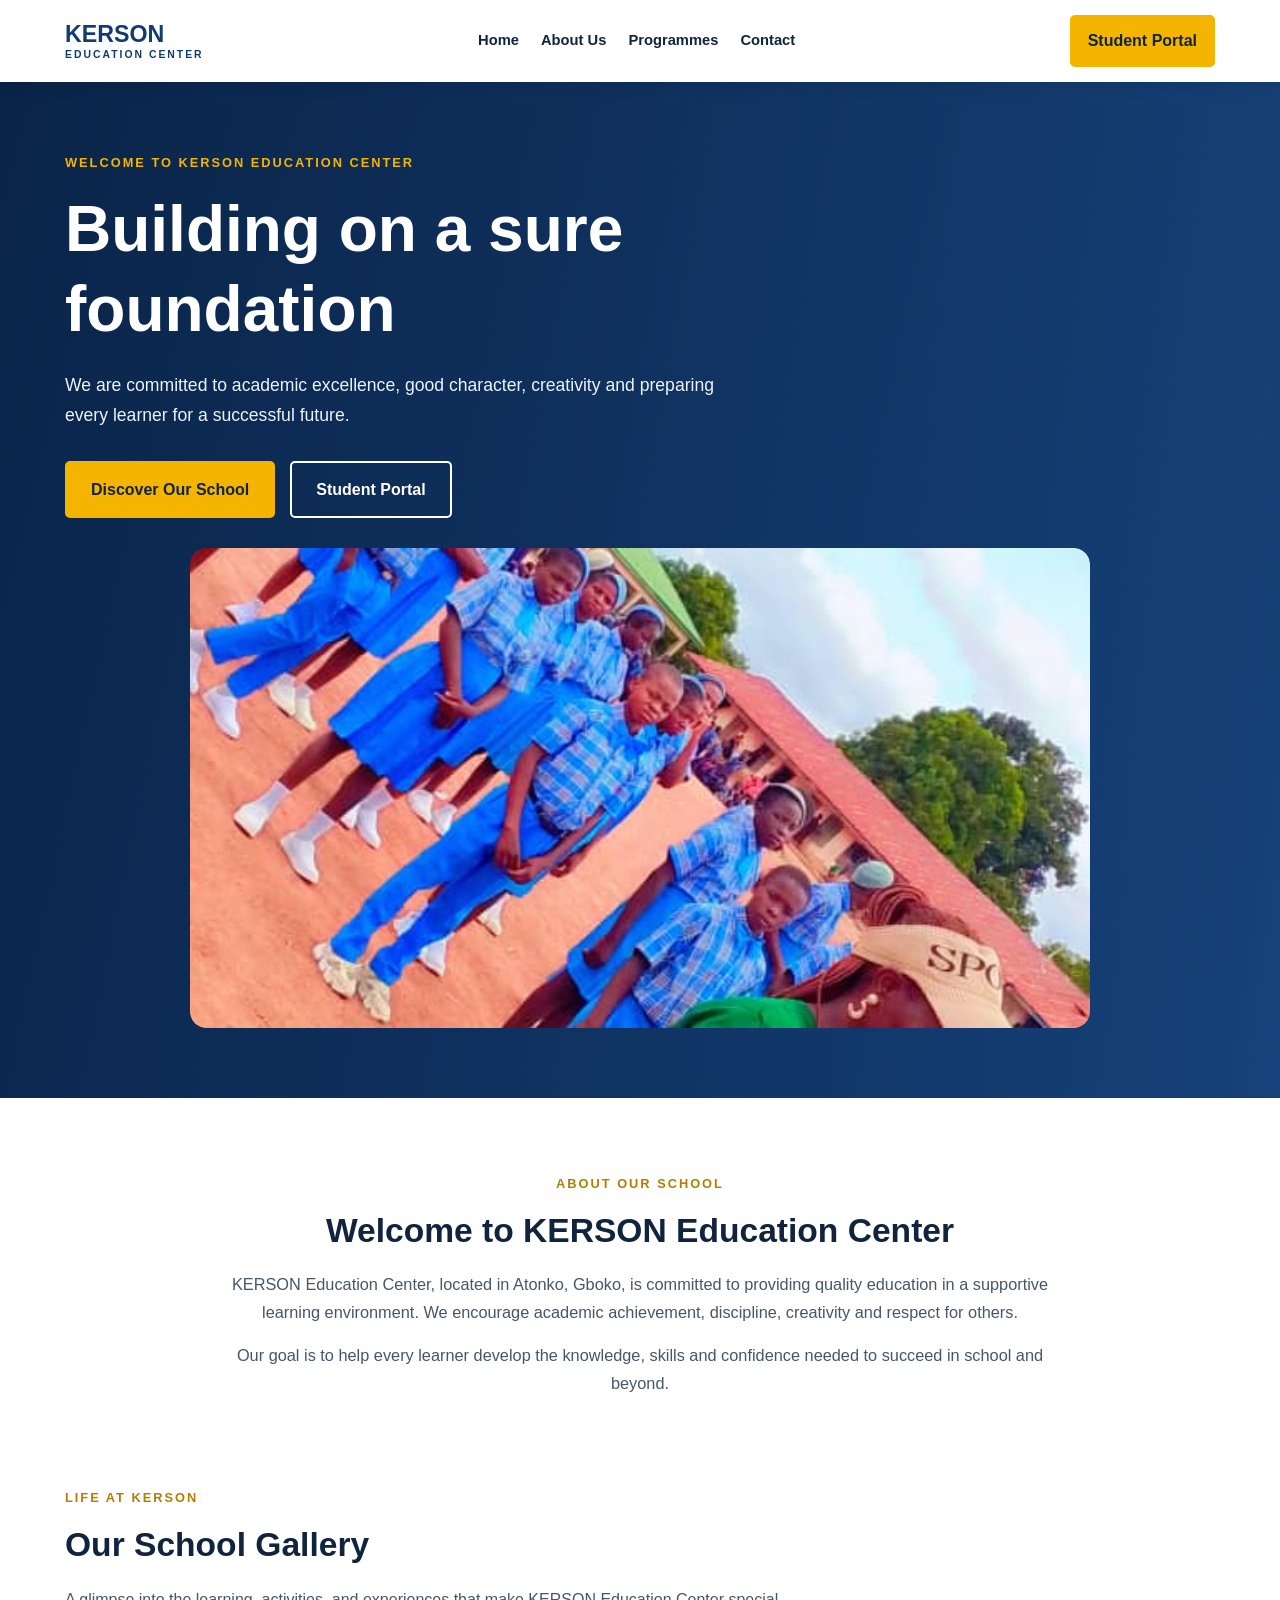
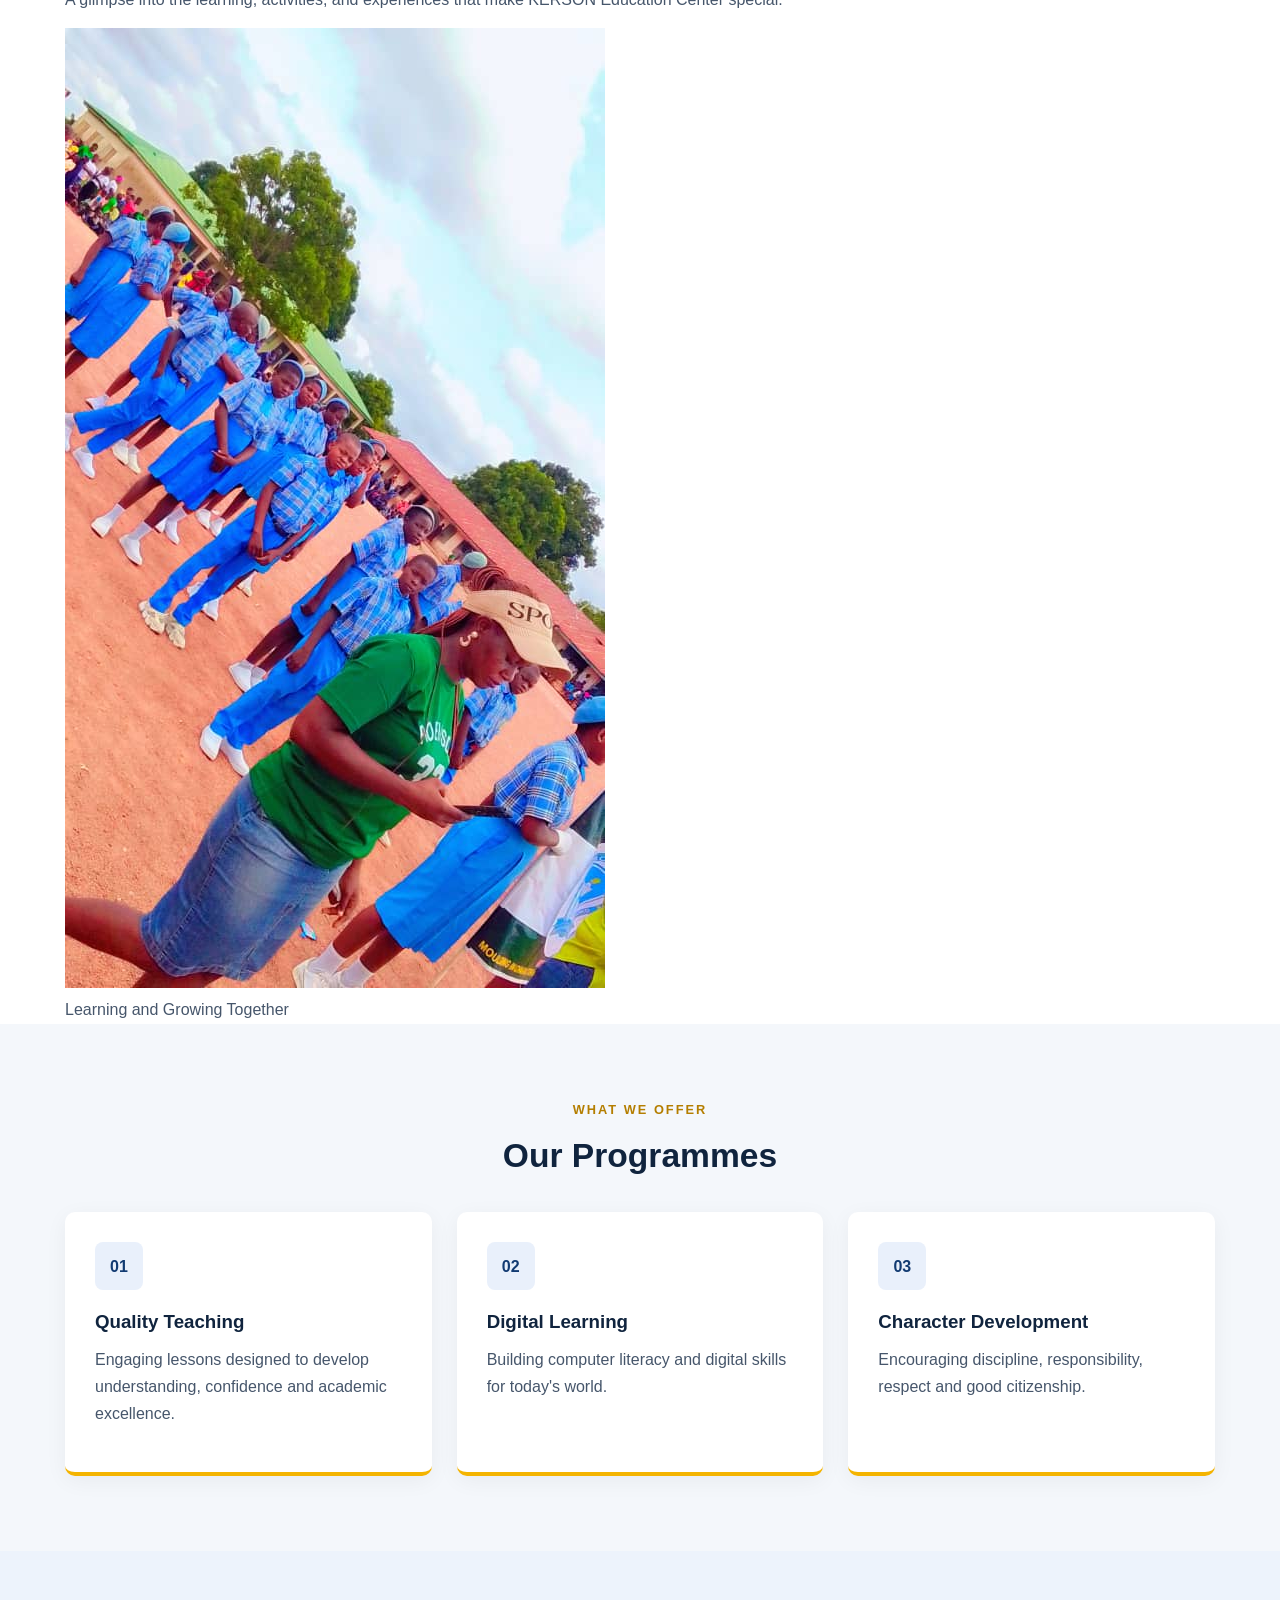
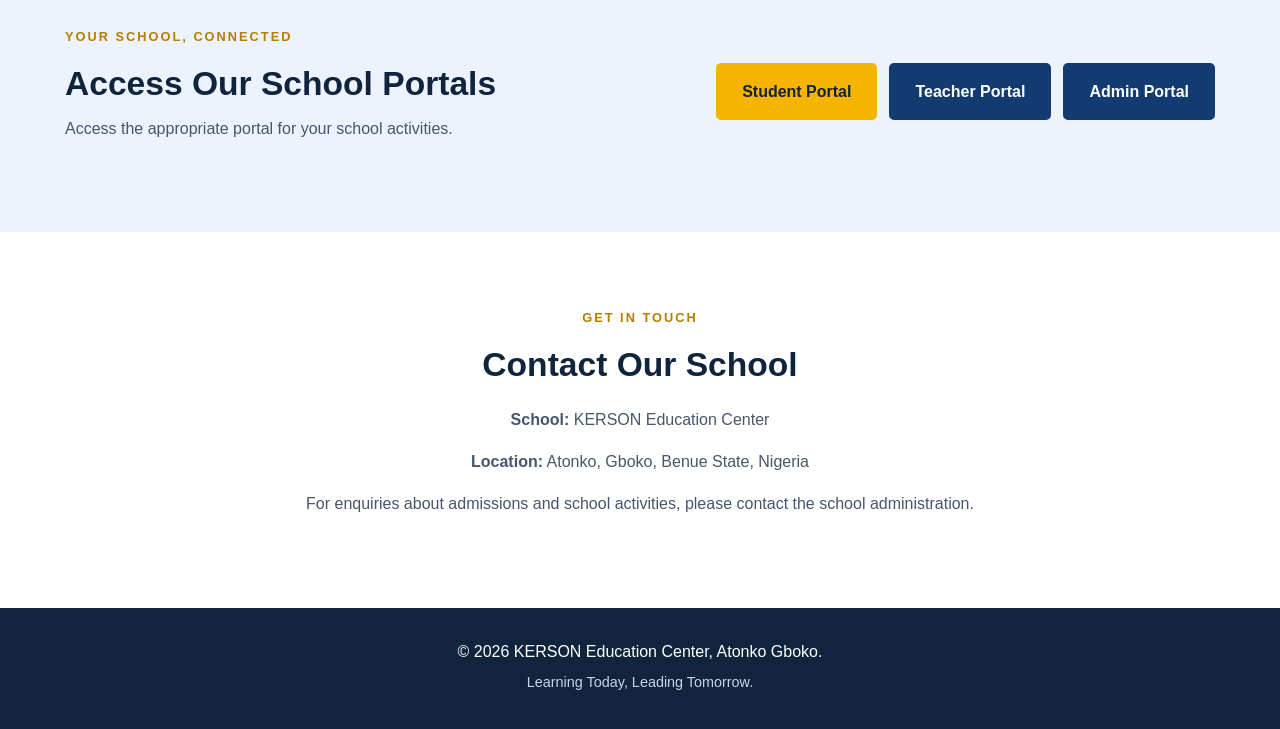
==== index.html @ be002bf7 "Add school gallery section to index.html Added a new section for the school gallery with images and " ====
<!DOCTYPE html>
<html lang="en">
<head>
    <meta charset="UTF-8">
    <meta name="viewport" content="width=device-width, initial-scale=1.0">
    <meta name="description" content="Welcome to KERSON Education Center, Atonko Gboko.">
    <title>KERSON Education Center | Atonko Gboko</title>
    <link rel="stylesheet" href="Css/style.css">
</head>
<body>

    <header class="header">
        <div class="container navbar">
            <a href="index.html" class="logo">KERSON <span>EDUCATION CENTER</span></a>

            <nav>
                <a href="index.html">Home</a>
                <a href="#about">About Us</a>
                <a href="#programmes">Programmes</a>
                <a href="#contact">Contact</a>
            </nav>

            <a href="student-login.html" class="btn btn-small">Student Portal</a>
        </div>
    </header>

    <main>
    <section class="hero">
    <div class="container hero-content">
        <p class="eyebrow">WELCOME TO KERSON EDUCATION CENTER</p>

        <h1>Building on a sure foundation</h1>

        <p class="hero-text">
            We are committed to academic excellence, good character,
            creativity and preparing every learner for a successful future.
        </p>

        <div class="hero-buttons">
            <a href="#about" class="btn">Discover Our School</a>
            <a href="student-login.html" class="btn btn-outline">Student Portal</a>
        </div>

        <div class="hero-image">
            <img
                src="IMG-20260627-WA0011.jpg"
                alt="Pupils participating in a school activity at KERSON Education Center"
                loading="eager"
            >
        </div>
    </div>
</section>

        <section class="welcome section" id="about">
            <div class="container">
                <p class="eyebrow">ABOUT OUR SCHOOL</p>
                <h2>Welcome to KERSON Education Center</h2>

                <p>
                    KERSON Education Center, located in Atonko, Gboko,
                    is committed to providing quality education in a supportive
                    learning environment. We encourage academic achievement,
                    discipline, creativity and respect for others.
                </p>

                <p>
                    Our goal is to help every learner develop the knowledge,
                    skills and confidence needed to succeed in school and beyond.
                </p>
            </div>
        </section>
  <section class="school-gallery" id="gallery">
    <div class="container">
        <p class="eyebrow">LIFE AT KERSON</p>

        <h2>Our School Gallery</h2>

        <p class="gallery-intro">
            A glimpse into the learning, activities, and experiences
            that make KERSON Education Center special.
        </p>

        <div class="gallery-grid">
            <figure class="gallery-item">
                <img
                    src="IMG-20260627-WA0011.jpg"
                    alt="Pupils participating in a school activity"
                    loading="lazy"
                >
                <figcaption>Learning and Growing Together</figcaption>
            </figure>
        </div>
    </div>
      </section>      
        <section class="programmes section" id="programmes">
            <div class="container">
                <p class="eyebrow">WHAT WE OFFER</p>
                <h2>Our Programmes</h2>

                <div class="cards">
                    <article class="card">
                        <div class="card-icon">01</div>
                        <h3>Quality Teaching</h3>
                        <p>
                            Engaging lessons designed to develop understanding,
                            confidence and academic excellence.
                        </p>
                    </article>

                    <article class="card">
                        <div class="card-icon">02</div>
                        <h3>Digital Learning</h3>
                        <p>
                            Building computer literacy and digital skills
                            for today's world.
                        </p>
                    </article>

                    <article class="card">
                        <div class="card-icon">03</div>
                        <h3>Character Development</h3>
                        <p>
                            Encouraging discipline, responsibility, respect
                            and good citizenship.
                        </p>
                    </article>
                </div>
            </div>
        </section>

        <section class="portals section">
            <div class="container portal-content">
                <div>
                    <p class="eyebrow">YOUR SCHOOL, CONNECTED</p>
                    <h2>Access Our School Portals</h2>
                    <p>
                        Access the appropriate portal for your school activities.
                    </p>
                </div>

                <div class="portal-buttons">
                    <a href="student-login.html" class="btn">Student Portal</a>
                    <a href="teacher-login.html" class="btn btn-dark">Teacher Portal</a>
                    <a href="admin-login.html" class="btn btn-dark">Admin Portal</a>
                </div>
            </div>
        </section>

        <section class="contact section" id="contact">
            <div class="container">
                <p class="eyebrow">GET IN TOUCH</p>
                <h2>Contact Our School</h2>
                <p><strong>School:</strong> KERSON Education Center</p>
                <p><strong>Location:</strong> Atonko, Gboko, Benue State, Nigeria</p>
                <p>
                    For enquiries about admissions and school activities,
                    please contact the school administration.
                </p>
            </div>
        </section>
    </main>

    <footer class="footer">
        <div class="container">
            <p>&copy; <span id="year"></span> KERSON Education Center, Atonko Gboko.</p>
            <p>Learning Today, Leading Tomorrow.</p>
        </div>
    </footer>

    <script>
        document.getElementById("year").textContent = new Date().getFullYear();
    </script>

</body>
          </html>
---- Css/style.css ----
/* GENERAL SETTINGS */
* {
    margin: 0;
    padding: 0;
    box-sizing: border-box;
}

:root {
    --primary: #123b72;
    --secondary: #f4b400;
    --dark: #10243e;
    --light: #f4f7fb;
    --white: #ffffff;
    --text: #46566b;
}

html {
    scroll-behavior: smooth;
}

body {
    font-family: Arial, Helvetica, sans-serif;
    color: var(--text);
    line-height: 1.7;
    background: var(--white);
}

a {
    text-decoration: none;
}

.container {
    width: 90%;
    max-width: 1150px;
    margin: 0 auto;
}

.section {
    padding: 75px 0;
}

h1, h2, h3 {
    color: var(--dark);
    line-height: 1.25;
}

h2 {
    font-size: 2.1rem;
    margin-bottom: 20px;
}

p {
    margin-bottom: 15px;
}

/* HEADER AND NAVIGATION */
.header {
    background: var(--white);
    box-shadow: 0 3px 15px rgba(0, 0, 0, 0.08);
    position: sticky;
    top: 0;
    z-index: 100;
}

.navbar {
    min-height: 82px;
    display: flex;
    justify-content: space-between;
    align-items: center;
    gap: 20px;
}

.logo {
    color: var(--primary);
    font-size: 1.45rem;
    font-weight: 800;
    line-height: 1.2;
}

.logo span {
    display: block;
    font-size: 0.65rem;
    letter-spacing: 2px;
}

nav {
    display: flex;
    align-items: center;
    gap: 22px;
}

nav a {
    color: var(--dark);
    font-weight: 600;
    font-size: 0.92rem;
}

nav a:hover {
    color: var(--primary);
}

/* BUTTONS */
.btn {
    display: inline-block;
    background: var(--secondary);
    color: var(--dark);
    padding: 13px 24px;
    border-radius: 5px;
    font-weight: 700;
    border: 2px solid var(--secondary);
    transition: 0.3s;
}

.btn:hover {
    background: #e5a800;
    border-color: #e5a800;
    transform: translateY(-2px);
}

.btn-small {
    padding: 10px 16px;
    white-space: nowrap;
}

.btn-outline {
    background: transparent;
    border-color: var(--white);
    color: var(--white);
}

.btn-outline:hover {
    background: var(--white);
    color: var(--primary);
}

.btn-dark {
    background: var(--primary);
    border-color: var(--primary);
    color: var(--white);
}

.btn-dark:hover {
    background: #0c2c57;
    border-color: #0c2c57;
}

/* HOMEPAGE HERO */
.hero {
    min-height: 540px;
    display: flex;
    align-items: center;
    color: var(--white);
    background:
        linear-gradient(110deg, rgba(9, 34, 69, 0.96), rgba(18, 59, 114, 0.82)),
        linear-gradient(45deg, #123b72, #3678bd);
}

.hero-content {
    padding-top: 70px;
    padding-bottom: 70px;
}

.eyebrow {
    color: #b47e00;
    font-size: 0.8rem;
    font-weight: 800;
    letter-spacing: 2px;
    margin-bottom: 15px;
}

.hero .eyebrow {
    color: var(--secondary);
}

.hero h1 {
    color: var(--white);
    font-size: clamp(2.4rem, 5vw, 4.2rem);
    max-width: 750px;
    margin-bottom: 22px;
}

.hero-text {
    color: #edf3fc;
    max-width: 650px;
    font-size: 1.1rem;
    margin-bottom: 30px;
}

.hero-buttons {
    display: flex;
    flex-wrap: wrap;
    gap: 15px;
}

/* ABOUT SECTION */
.welcome {
    text-align: center;
}

.welcome .container {
    max-width: 850px;
}

.welcome p:not(.eyebrow) {
    font-size: 1.02rem;
}

/* PROGRAMMES */
.programmes {
    background: var(--light);
    text-align: center;
}

.cards {
    display: grid;
    grid-template-columns: repeat(3, 1fr);
    gap: 25px;
    margin-top: 35px;
    text-align: left;
}

.card {
    background: var(--white);
    padding: 30px;
    border-radius: 10px;
    box-shadow: 0 5px 22px rgba(0, 0, 0, 0.05);
    border-bottom: 4px solid var(--secondary);
    transition: 0.3s;
}

.card:hover {
    transform: translateY(-5px);
}

.card-icon {
    width: 48px;
    height: 48px;
    display: grid;
    place-items: center;
    background: #e9f0fb;
    color: var(--primary);
    border-radius: 8px;
    font-weight: 800;
    margin-bottom: 20px;
}

.card h3 {
    margin-bottom: 12px;
}

/* PORTALS */
.portals {
    background: #edf3fc;
}

.portal-content {
    display: flex;
    align-items: center;
    justify-content: space-between;
    gap: 35px;
}

.portal-content h2 {
    margin-bottom: 10px;
}

.portal-buttons {
    display: flex;
    flex-wrap: wrap;
    gap: 12px;
}

/* CONTACT */
.contact {
    text-align: center;
}

.contact .container {
    max-width: 750px;
}

/* FOOTER */
.footer {
    background: var(--dark);
    color: var(--white);
    text-align: center;
    padding: 30px 0;
}

.footer p {
    margin-bottom: 5px;
}

.footer p:last-child {
    color: #c7d5e8;
    font-size: 0.9rem;
}

/* TABLETS AND MOBILE PHONES */
@media (max-width: 900px) {
    .navbar {
        padding: 18px 0;
        flex-wrap: wrap;
    }

    nav {
        order: 3;
        width: 100%;
        justify-content: center;
        flex-wrap: wrap;
        gap: 15px;
    }

    .cards {
        grid-template-columns: repeat(2, 1fr);
    }

    .portal-content {
        flex-direction: column;
        align-items: flex-start;
    }
}

@media (max-width: 600px) {
    .container {
        width: 92%;
    }

    .section {
        padding: 55px 0;
    }

    .navbar {
        gap: 12px;
    }

    .logo {
        font-size: 1.2rem;
    }

    .logo span {
        font-size: 0.55rem;
        letter-spacing: 1px;
    }

    nav {
        justify-content: flex-start;
        gap: 12px;
    }

    nav a {
        font-size: 0.85rem;
    }

    .btn-small {
        padding: 8px 10px;
        font-size: 0.8rem;
    }

    .hero {
        min-height: 480px;
    }

    .hero h1 {
        font-size: 2.5rem;
    }

    .hero-text {
        font-size: 1rem;
    }

    .hero-buttons {
        flex-direction: column;
        align-items: flex-start;
    }

    .hero-buttons .btn {
        text-align: center;
    }

    h2 {
        font-size: 1.75rem;
    }

    .cards {
        grid-template-columns: 1fr;
    }

    .portal-buttons {
        flex-direction: column;
        width: 100%;
    }

    .portal-buttons .btn {
        text-align: center;
    }
  }
.hero-image {
    width: 100%;
    max-width: 900px;
    margin: 30px auto 0;
    overflow: hidden;
    border-radius: 16px;
}

.hero-image img {
    display: block;
    width: 100%;
    height: auto;
    max-height: 480px;
    object-fit: cover;
    border-radius: 16px;
}
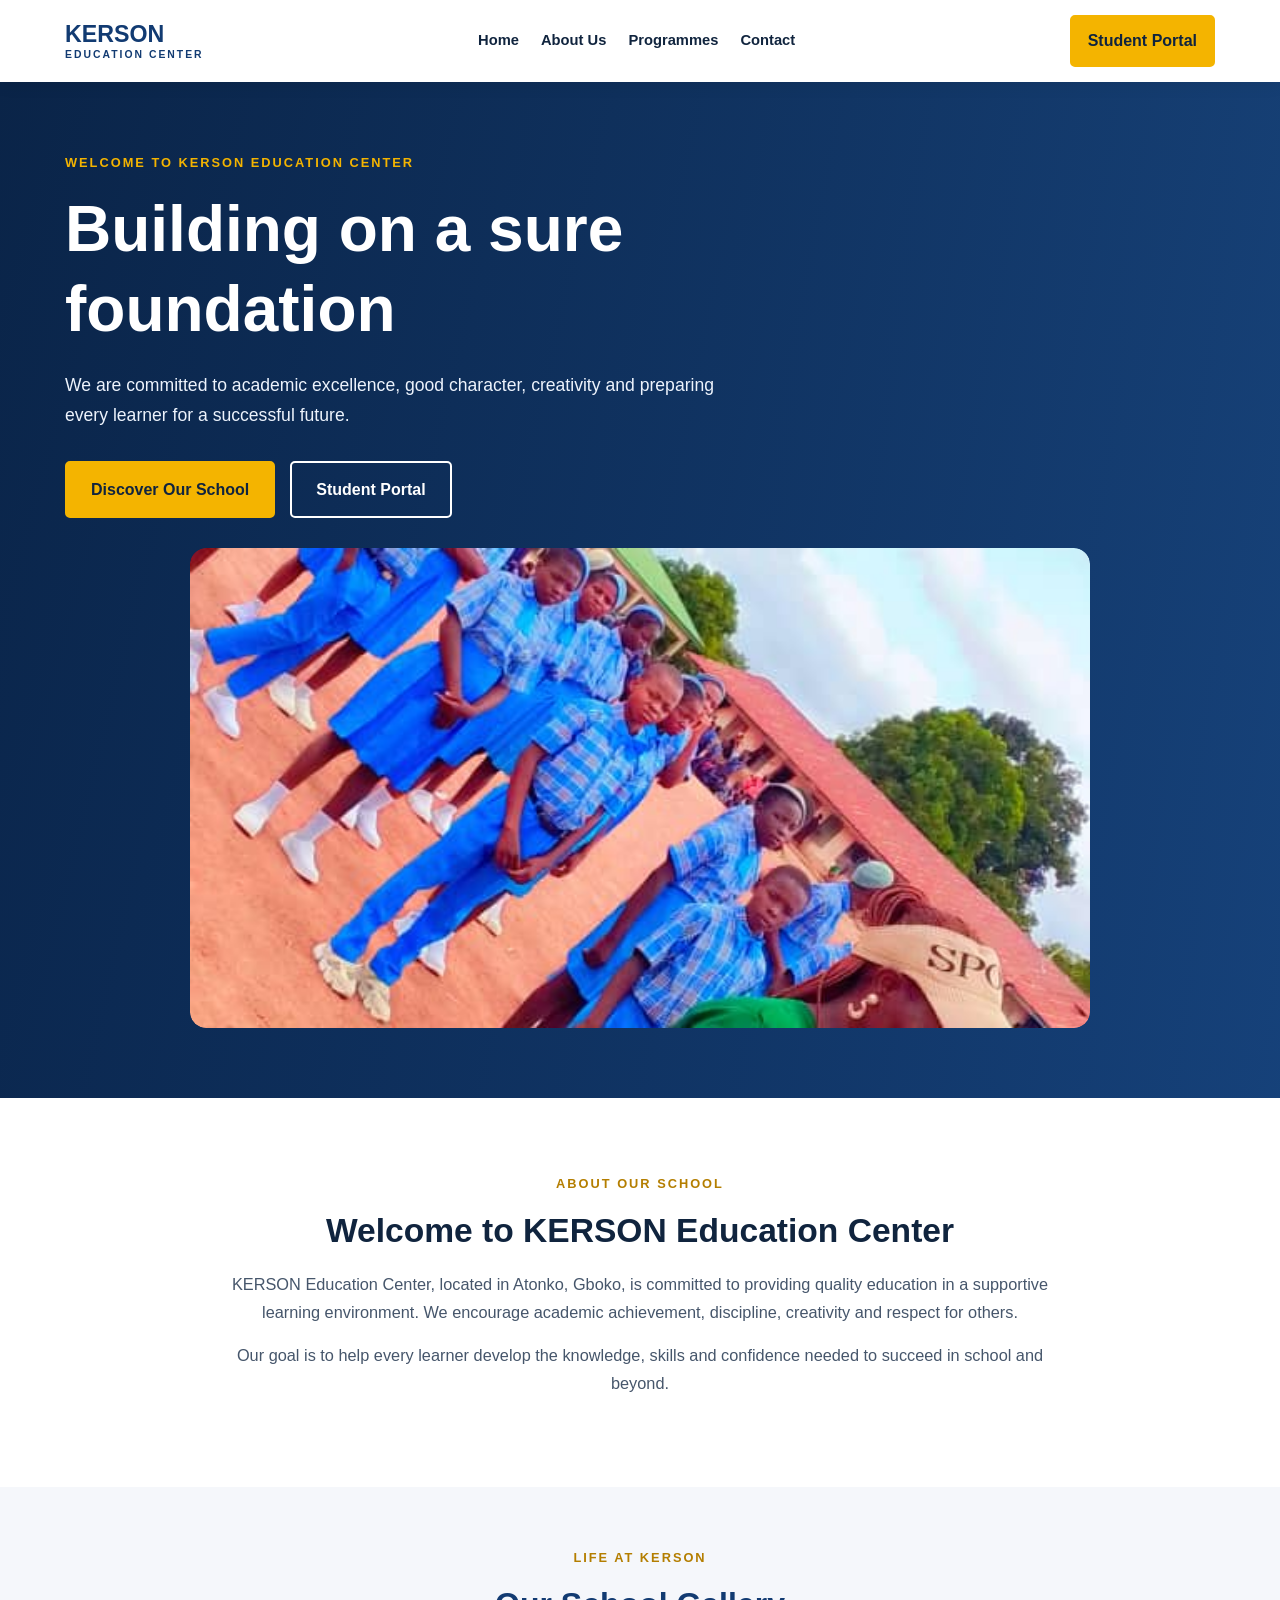
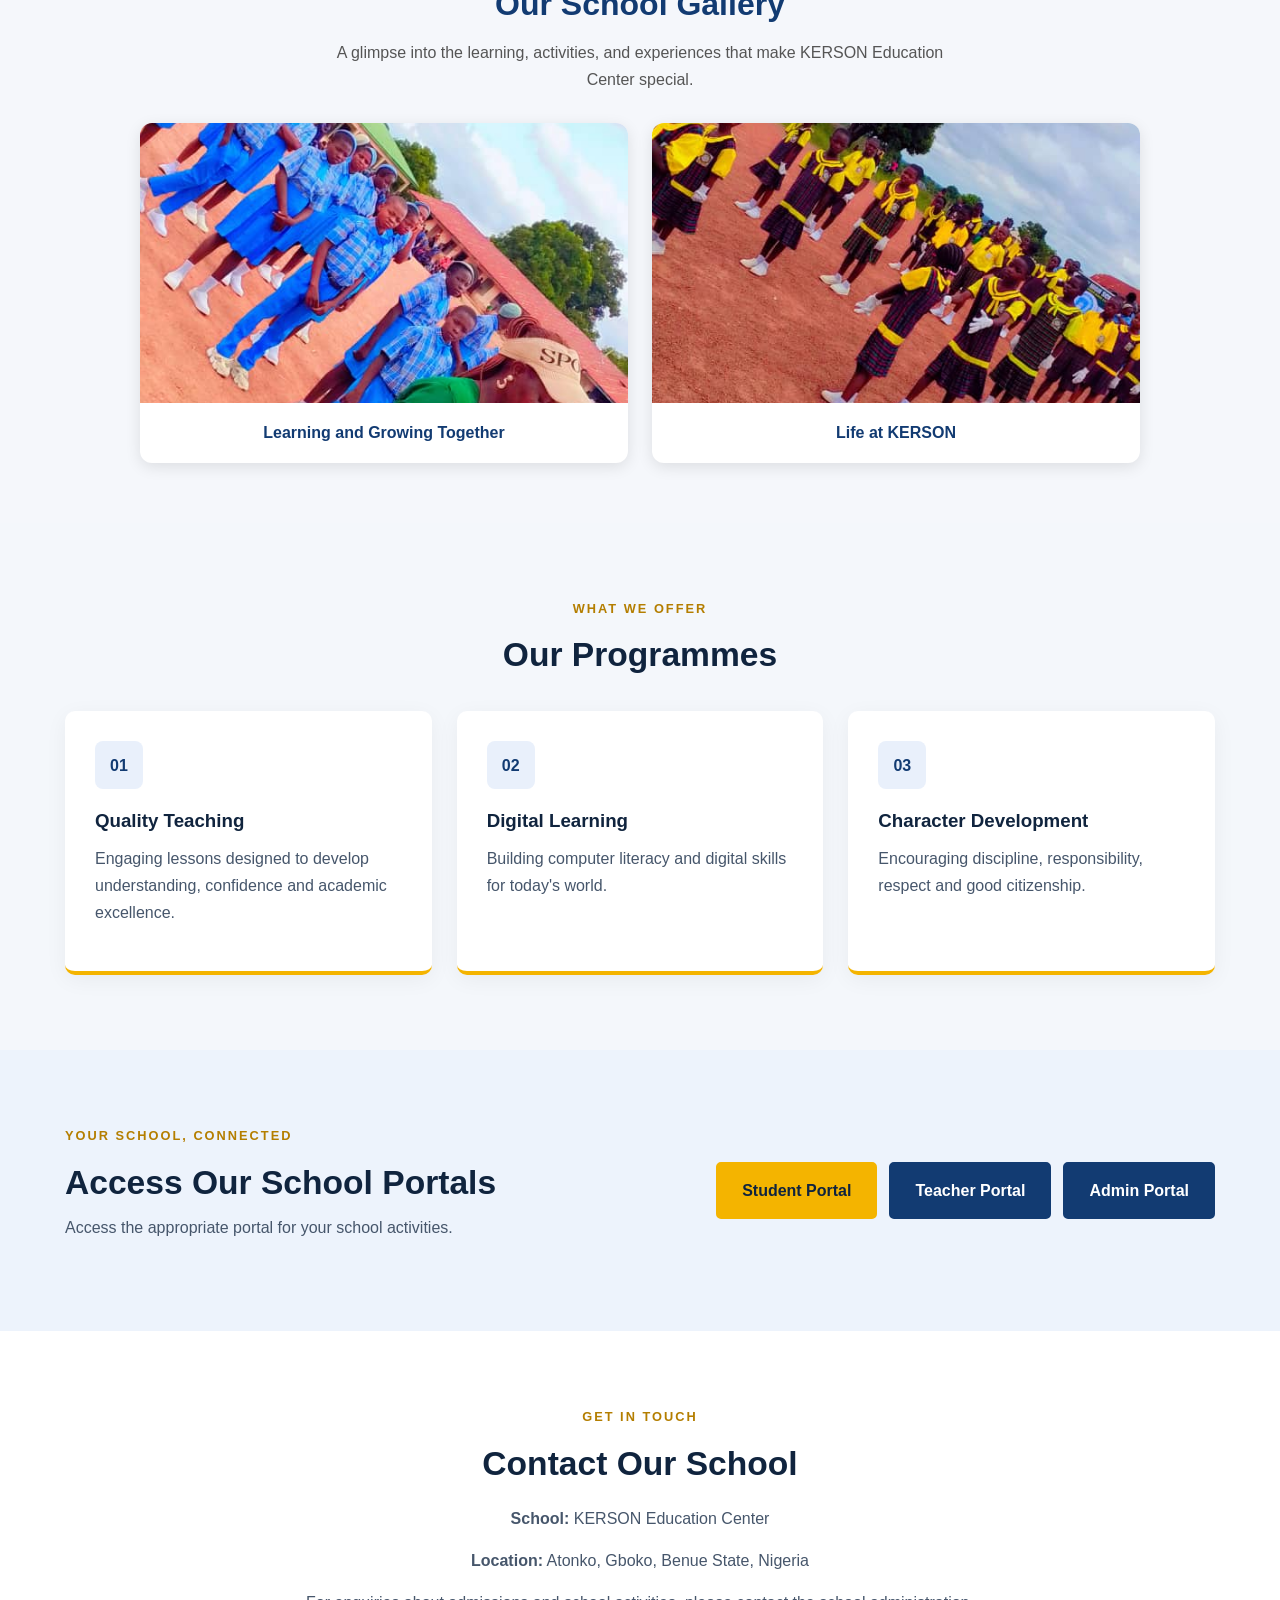
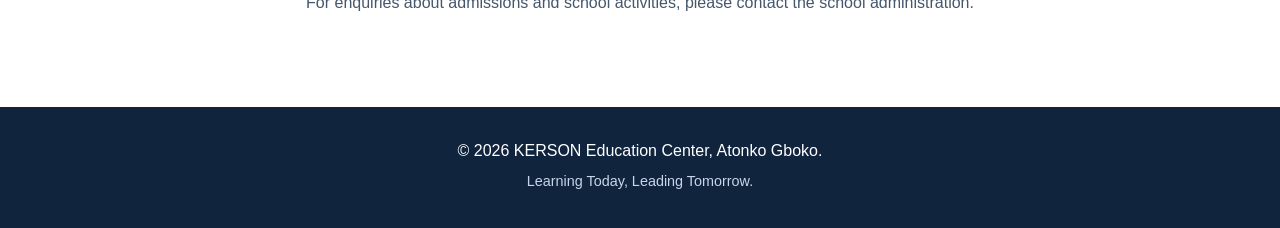
==== commit 1c9aebd9: "Add new images to the gallery section" ====
--- a/index.html
+++ b/index.html
@@ -81,15 +81,24 @@
         </p>
 
         <div class="gallery-grid">
-            <figure class="gallery-item">
-                <img
-                    src="IMG-20260627-WA0011.jpg"
-                    alt="Pupils participating in a school activity"
-                    loading="lazy"
-                >
-                <figcaption>Learning and Growing Together</figcaption>
-            </figure>
-        </div>
+    <figure class="gallery-item">
+        <img
+            src="IMG-20260627-WA0011.jpg"
+            alt="Pupils participating in a school activity"
+            loading="lazy"
+        >
+        <figcaption>Learning and Growing Together</figcaption>
+    </figure>
+
+    <figure class="gallery-item">
+        <img
+            src="IMG-20260627-WA0013.jpg"
+            alt="School activities at KERSON Education Center"
+            loading="lazy"
+        >
+        <figcaption>Life at KERSON</figcaption>
+    </figure>
+</div>
     </div>
       </section>      
         <section class="programmes section" id="programmes">
--- a/Css/style.css
+++ b/Css/style.css
@@ -411,3 +411,65 @@
     object-fit: cover;
     border-radius: 16px;
 }
+.school-gallery {
+    padding: 60px 20px;
+    background: #f5f7fb;
+    text-align: center;
+}
+
+.school-gallery h2 {
+    color: #123b72;
+    font-size: 32px;
+    margin: 10px 0 15px;
+}
+
+.gallery-intro {
+    max-width: 650px;
+    margin: 0 auto 30px;
+    line-height: 1.7;
+    color: #555;
+}
+
+.gallery-grid {
+    display: grid;
+    grid-template-columns: repeat(auto-fit, minmax(250px, 1fr));
+    gap: 24px;
+    max-width: 1000px;
+    margin: 0 auto;
+}
+
+.gallery-item {
+    margin: 0;
+    background: #fff;
+    border-radius: 12px;
+    overflow: hidden;
+    box-shadow: 0 4px 15px rgba(0, 0, 0, 0.1);
+}
+
+.gallery-item img {
+    display: block;
+    width: 100%;
+    height: 280px;
+    object-fit: cover;
+}
+
+.gallery-item figcaption {
+    padding: 16px;
+    color: #123b72;
+    font-weight: bold;
+    font-size: 16px;
+}
+
+@media (max-width: 600px) {
+    .school-gallery {
+        padding: 40px 15px;
+    }
+
+    .school-gallery h2 {
+        font-size: 26px;
+    }
+
+    .gallery-item img {
+        height: 230px;
+    }
+}
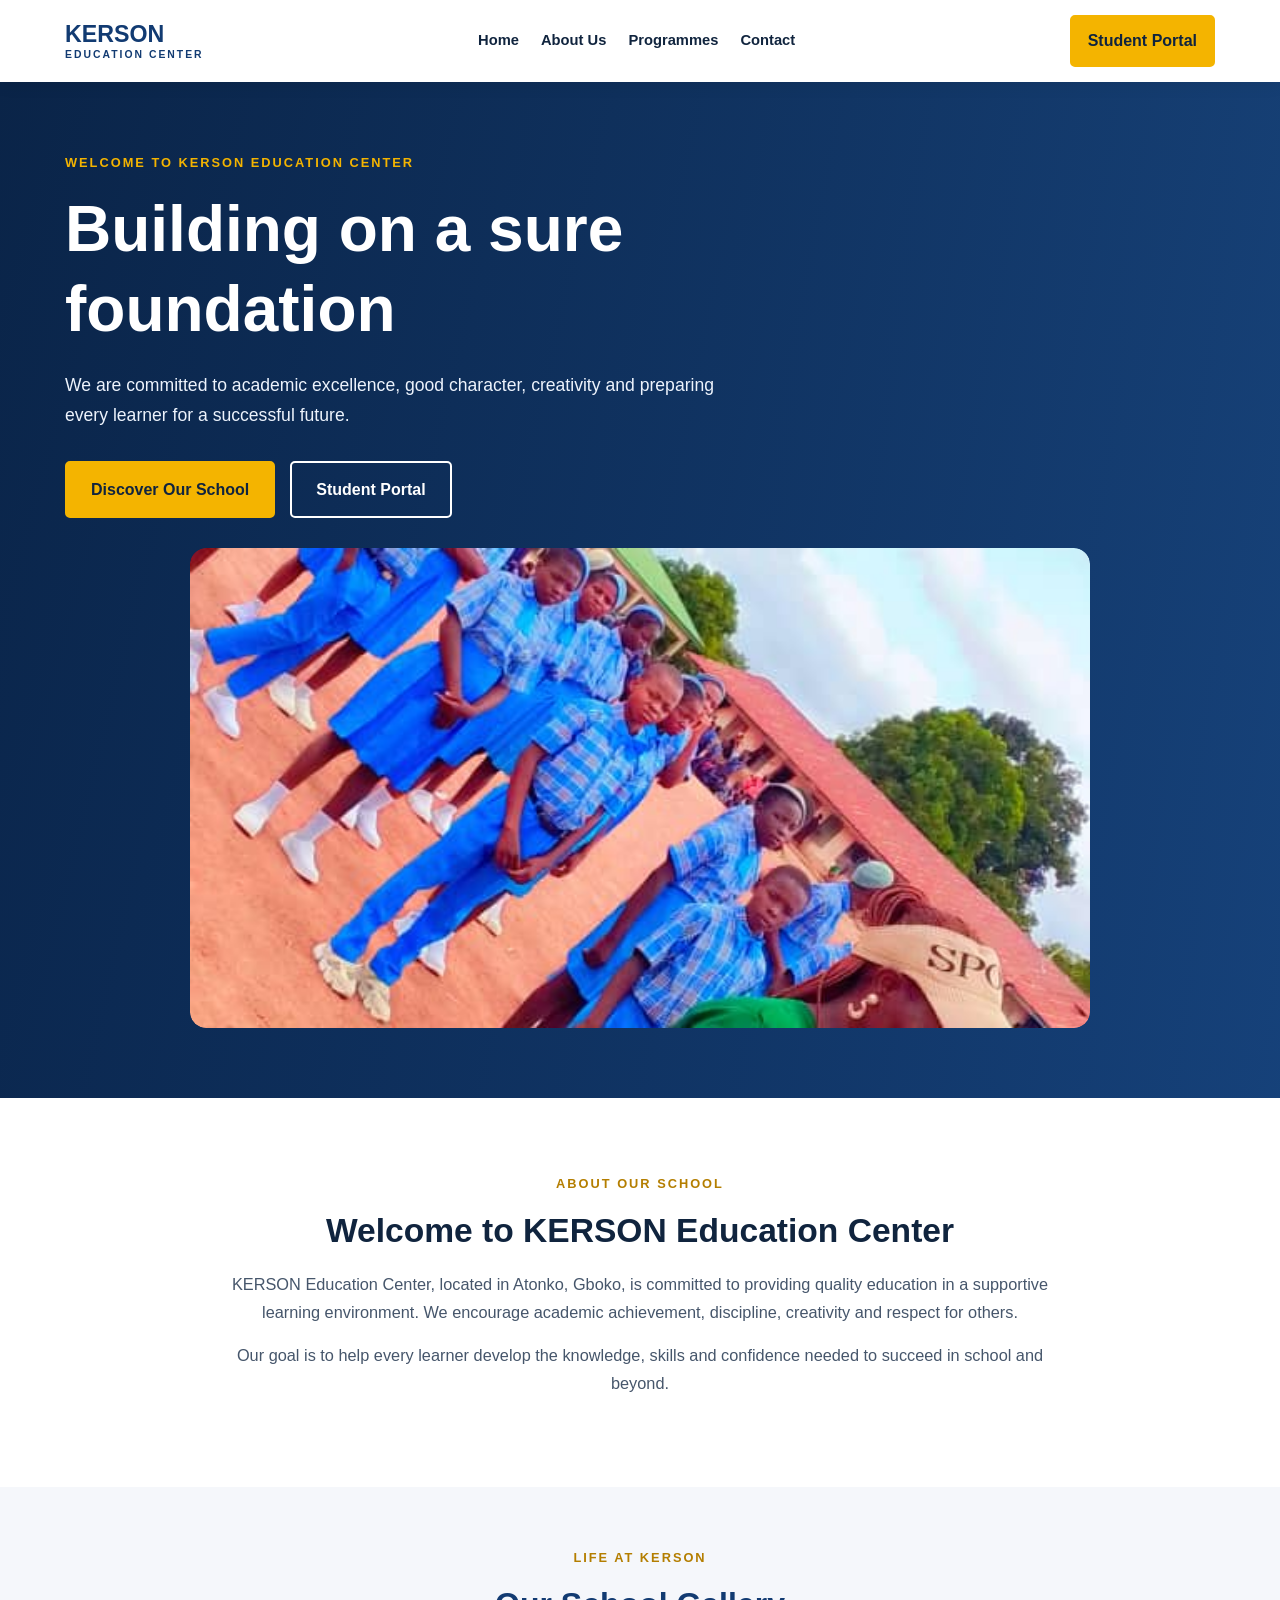
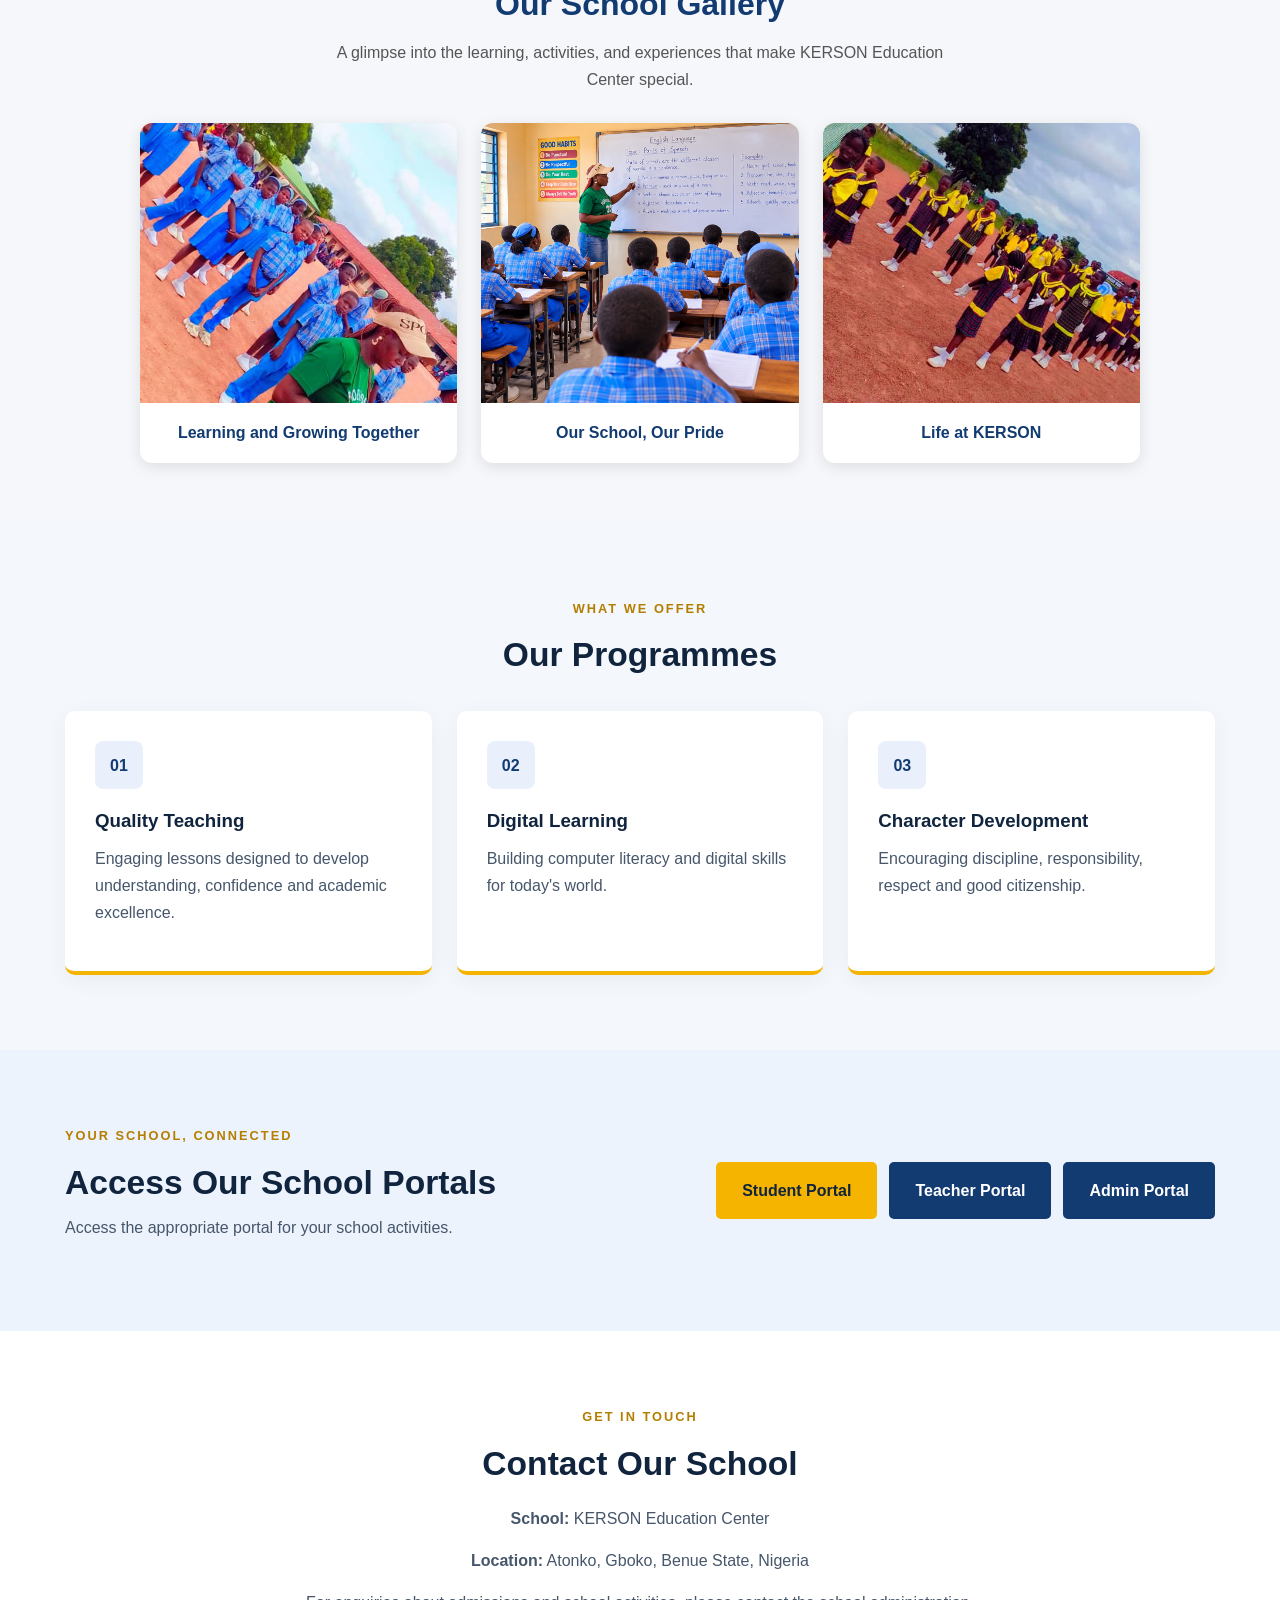
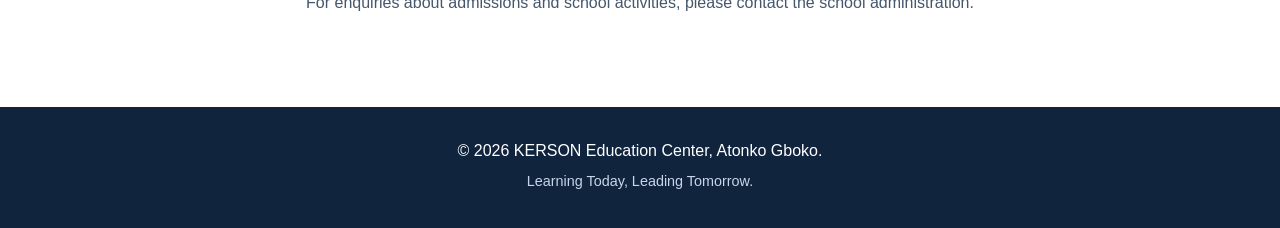
==== commit 755e99f7: "Add new image and caption to gallery section" ====
--- a/index.html
+++ b/index.html
@@ -91,6 +91,15 @@
     </figure>
 
     <figure class="gallery-item">
+    <img
+        src="kerson%20picture.png"
+        alt="KERSON Education Center"
+        loading="lazy"
+    >
+    <figcaption>Our School, Our Pride</figcaption>
+</figure>
+            
+    <figure class="gallery-item">
         <img
             src="IMG-20260627-WA0013.jpg"
             alt="School activities at KERSON Education Center"
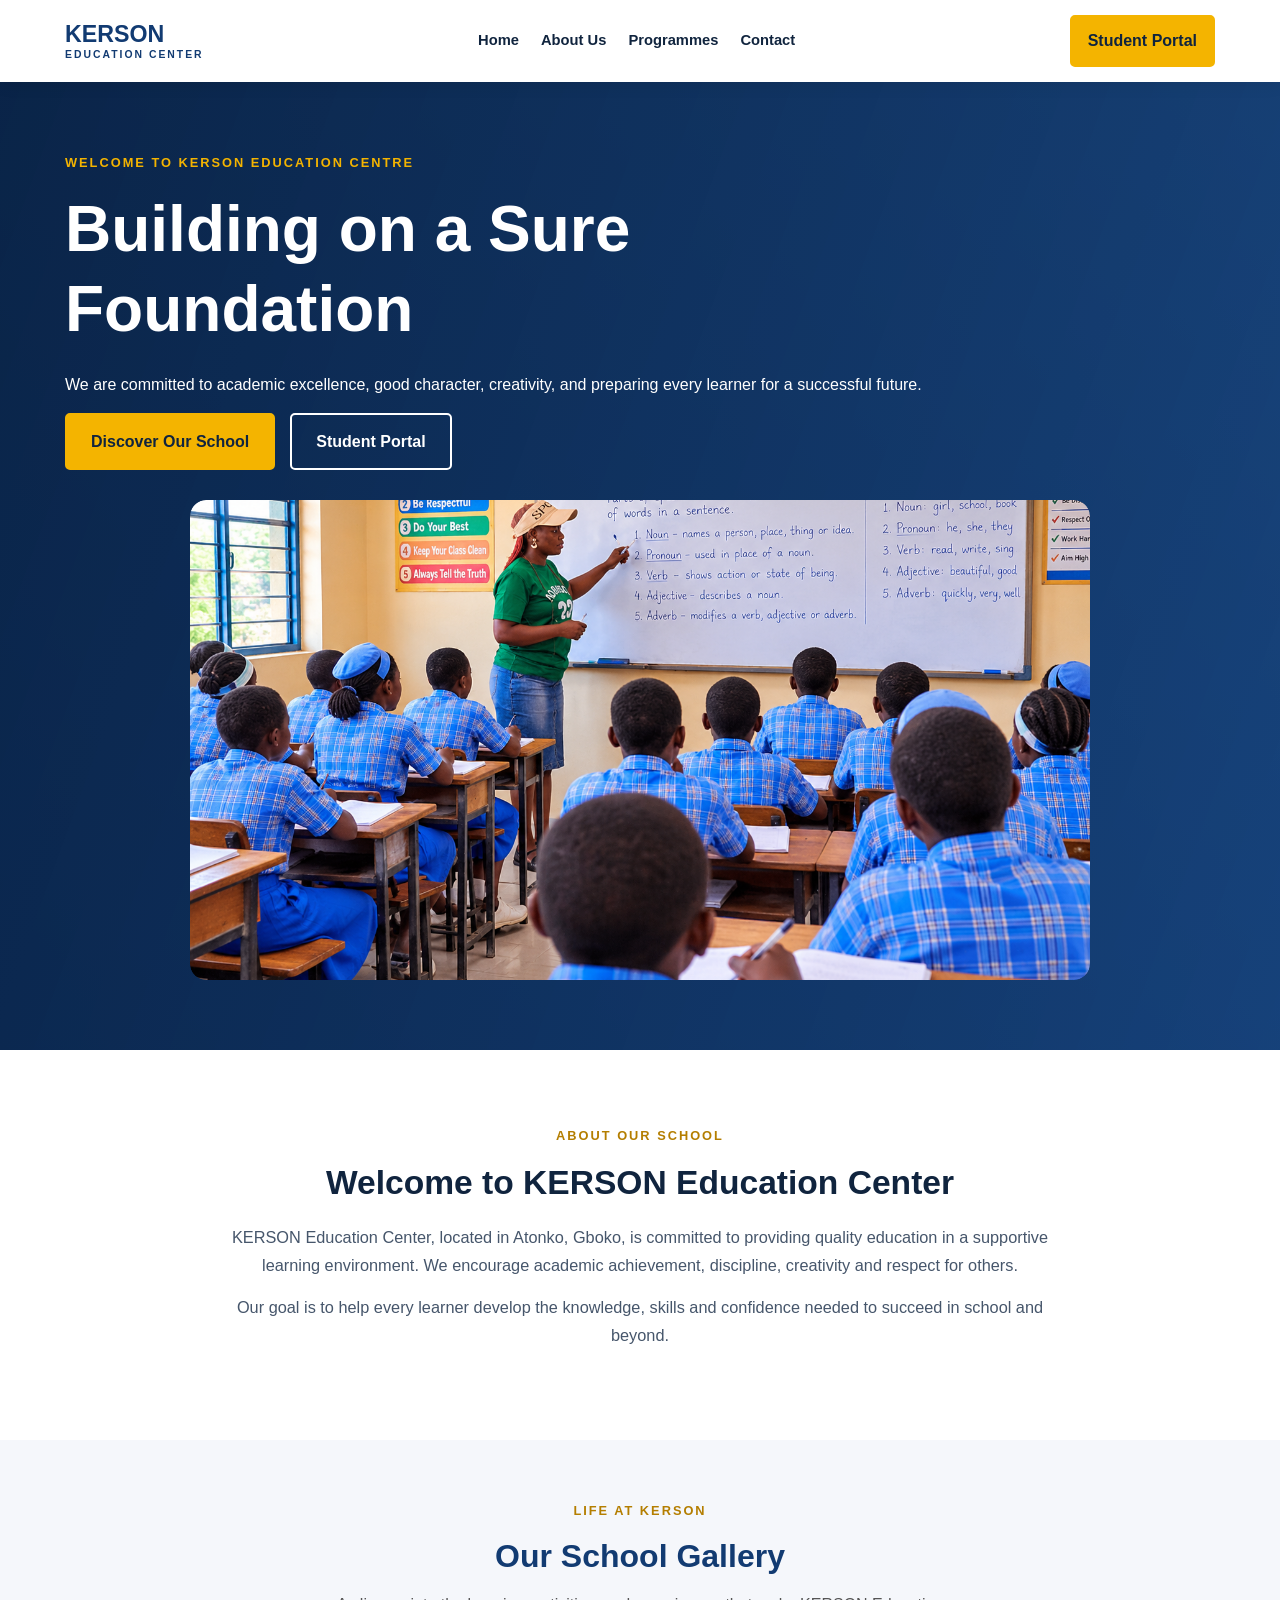
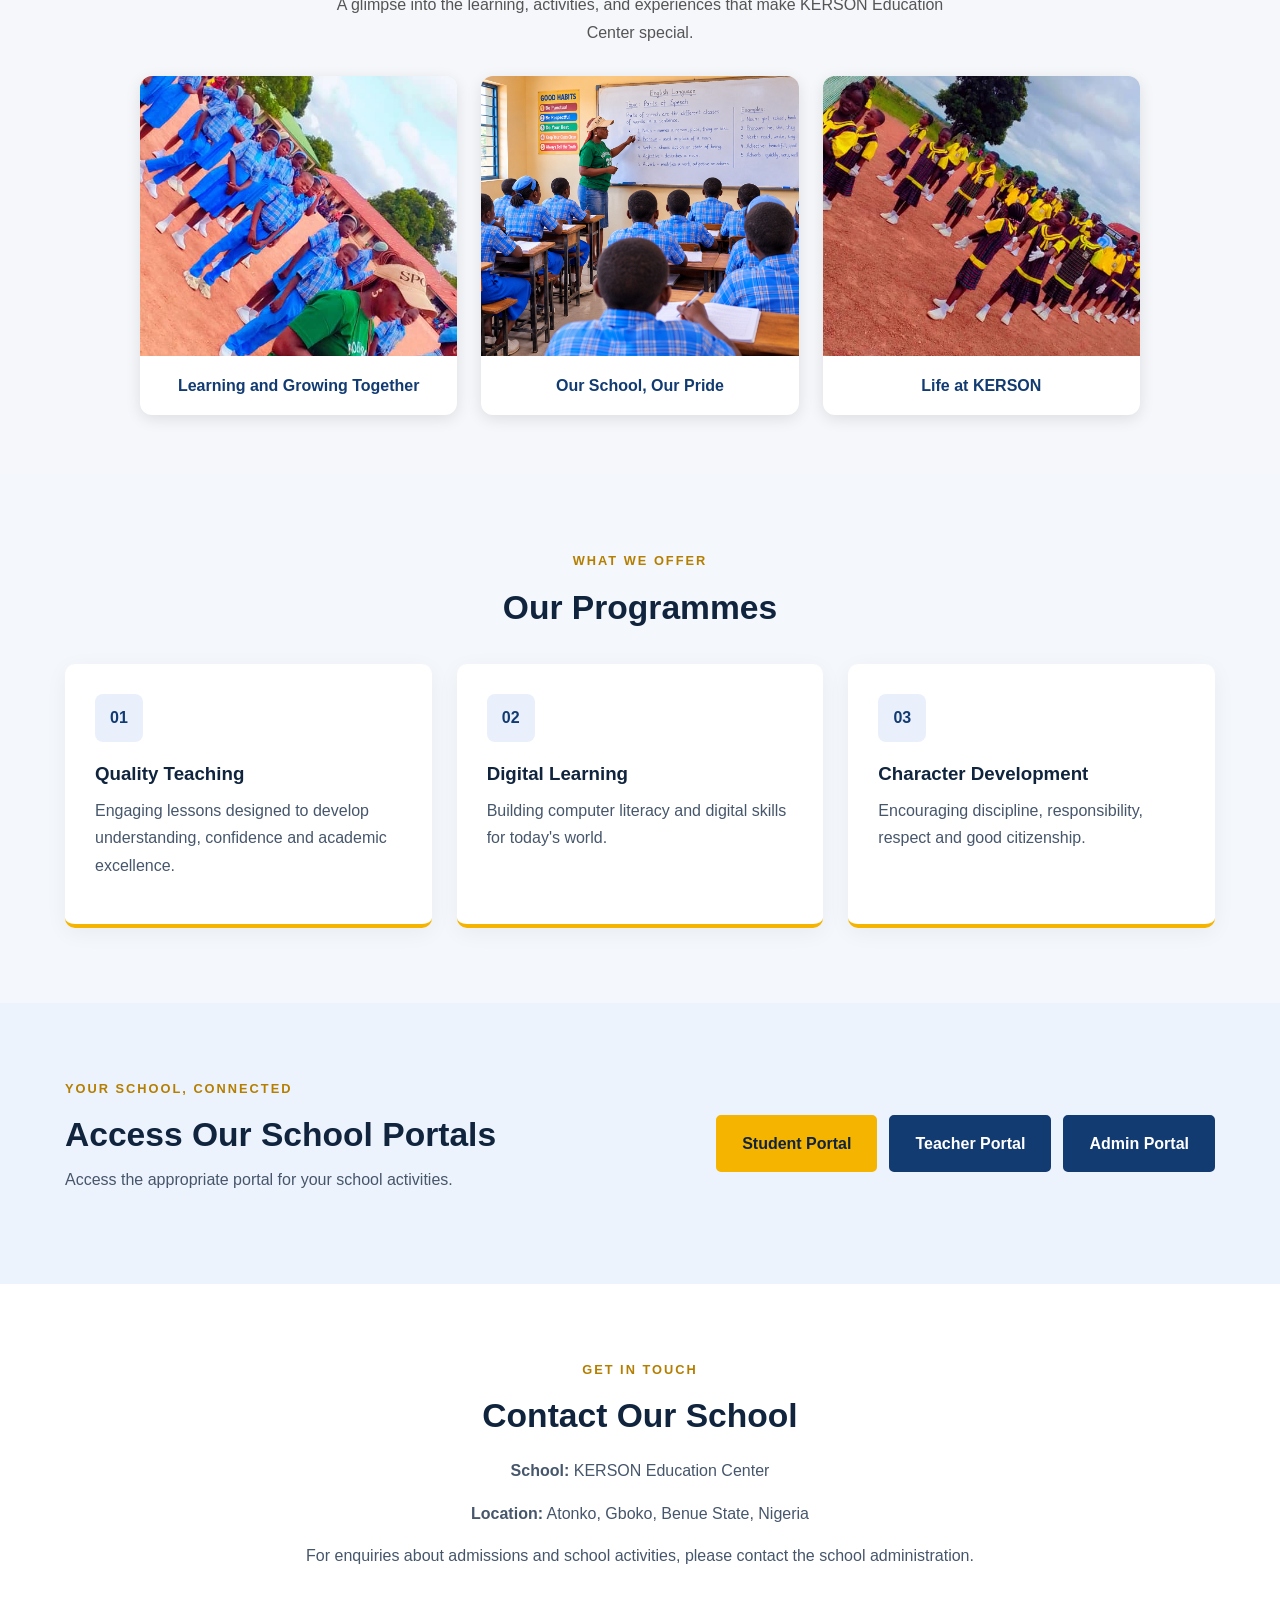
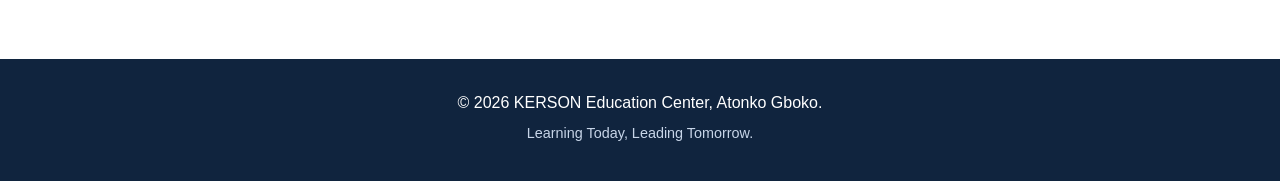
==== commit 8f1cf2ee: "Revise hero section and update image Updated hero section content and image source." ====
--- a/index.html
+++ b/index.html
@@ -27,29 +27,35 @@
     <main>
     <section class="hero">
     <div class="container hero-content">
-        <p class="eyebrow">WELCOME TO KERSON EDUCATION CENTER</p>
 
-        <h1>Building on a sure foundation</h1>
+        <div class="hero-text-content">
+            <p class="eyebrow">WELCOME TO KERSON EDUCATION CENTRE</p>
 
-        <p class="hero-text">
-            We are committed to academic excellence, good character,
-            creativity and preparing every learner for a successful future.
-        </p>
+            <h1>Building on a Sure Foundation</h1>
 
-        <div class="hero-buttons">
-            <a href="#about" class="btn">Discover Our School</a>
-            <a href="student-login.html" class="btn btn-outline">Student Portal</a>
+            <p class="hero-description">
+                We are committed to academic excellence, good character,
+                creativity, and preparing every learner for a successful future.
+            </p>
+
+            <div class="hero-buttons">
+                <a href="#about" class="btn">Discover Our School</a>
+                <a href="student-login.html" class="btn btn-outline">
+                    Student Portal
+                </a>
+            </div>
         </div>
 
         <div class="hero-image">
             <img
-                src="IMG-20260627-WA0011.jpg"
-                alt="Pupils participating in a school activity at KERSON Education Center"
+                src="kerson%20picture.png"
+                alt="KERSON Education Center school photograph"
                 loading="eager"
             >
         </div>
+
     </div>
-</section>
+                </section>
 
         <section class="welcome section" id="about">
             <div class="container">
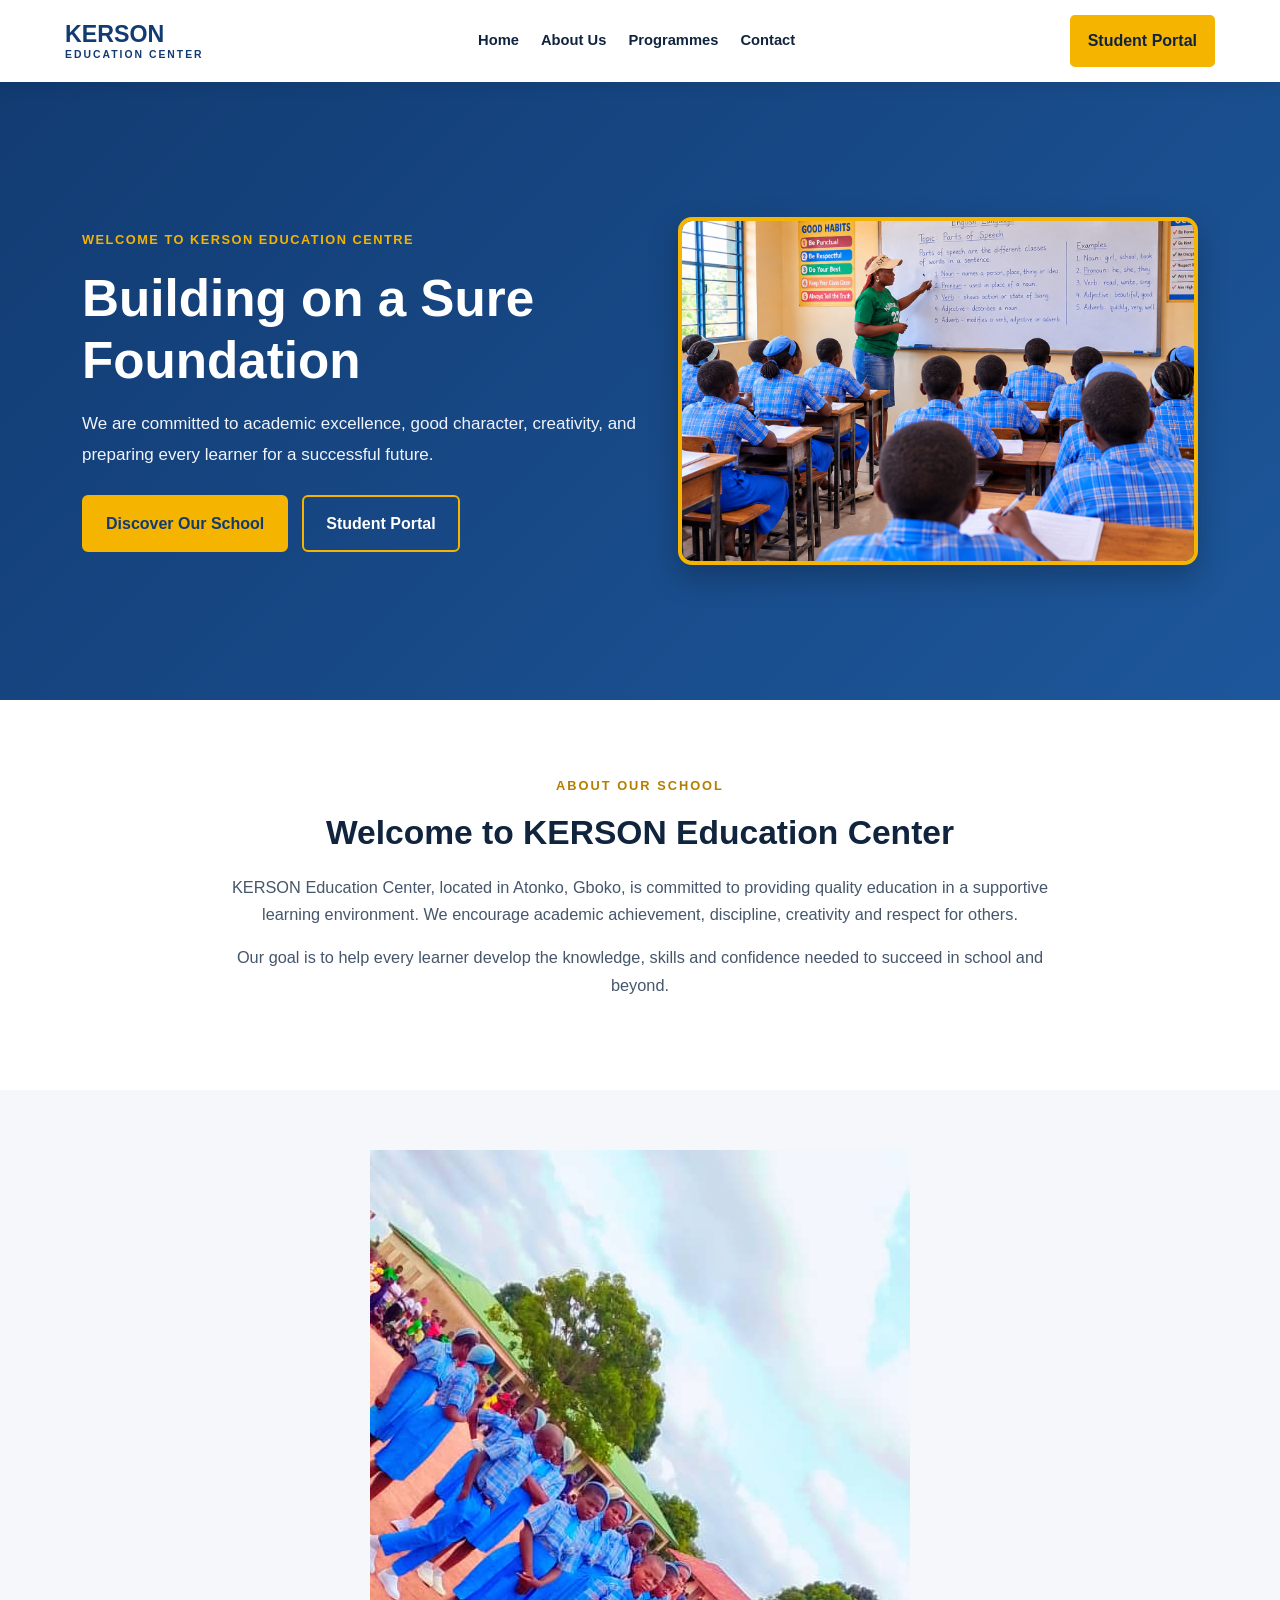
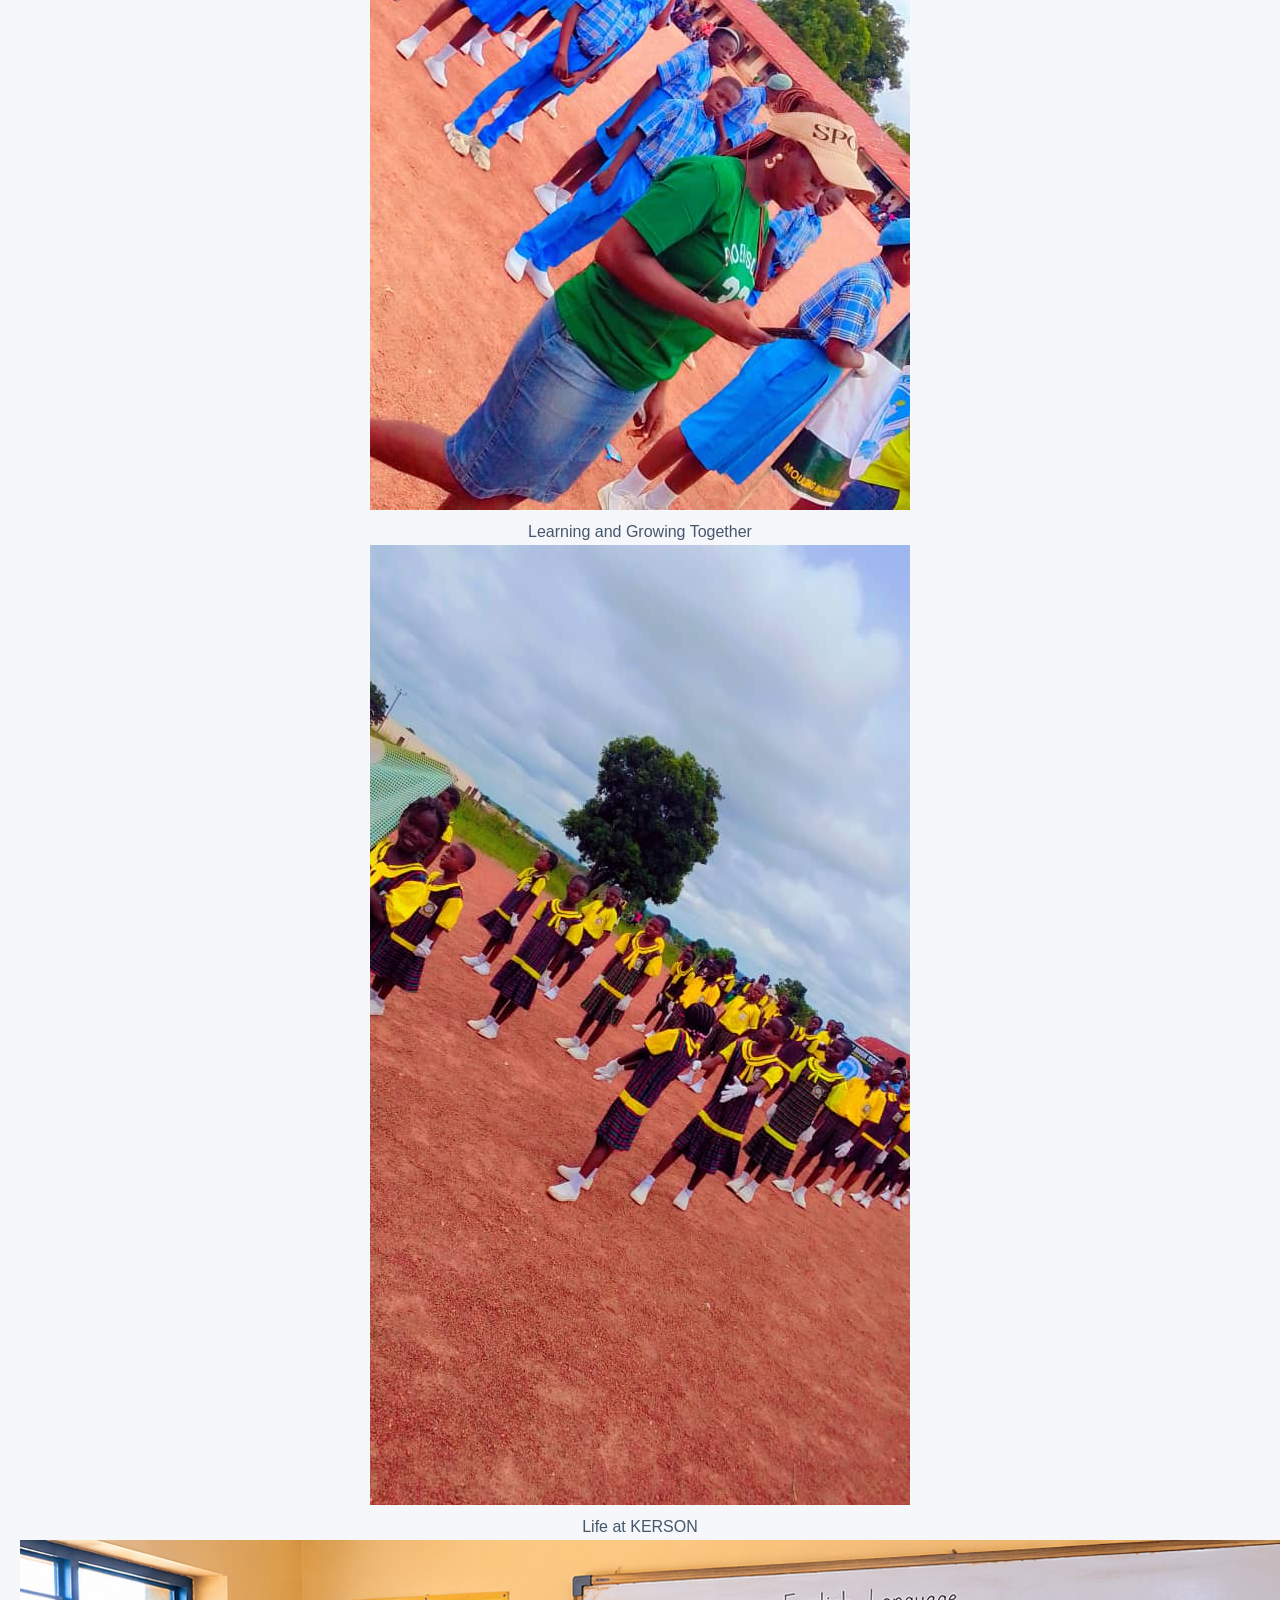
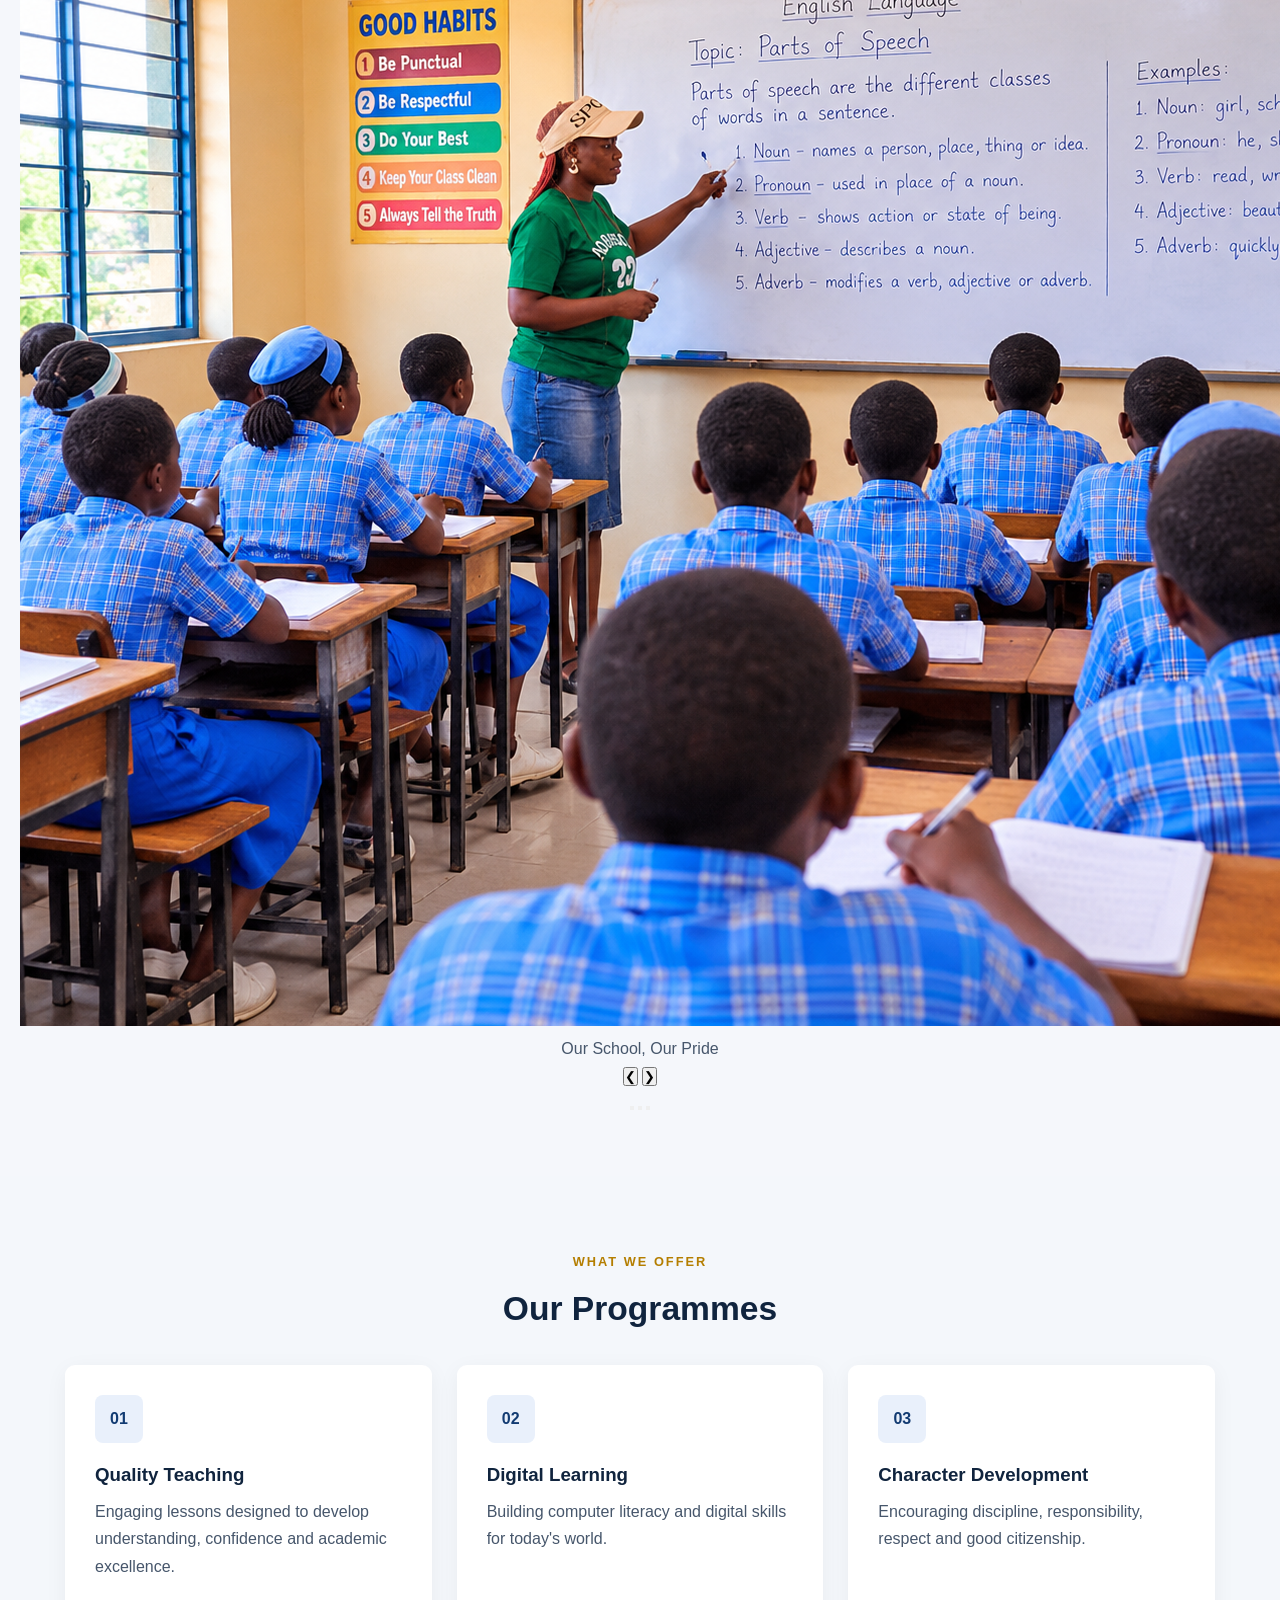
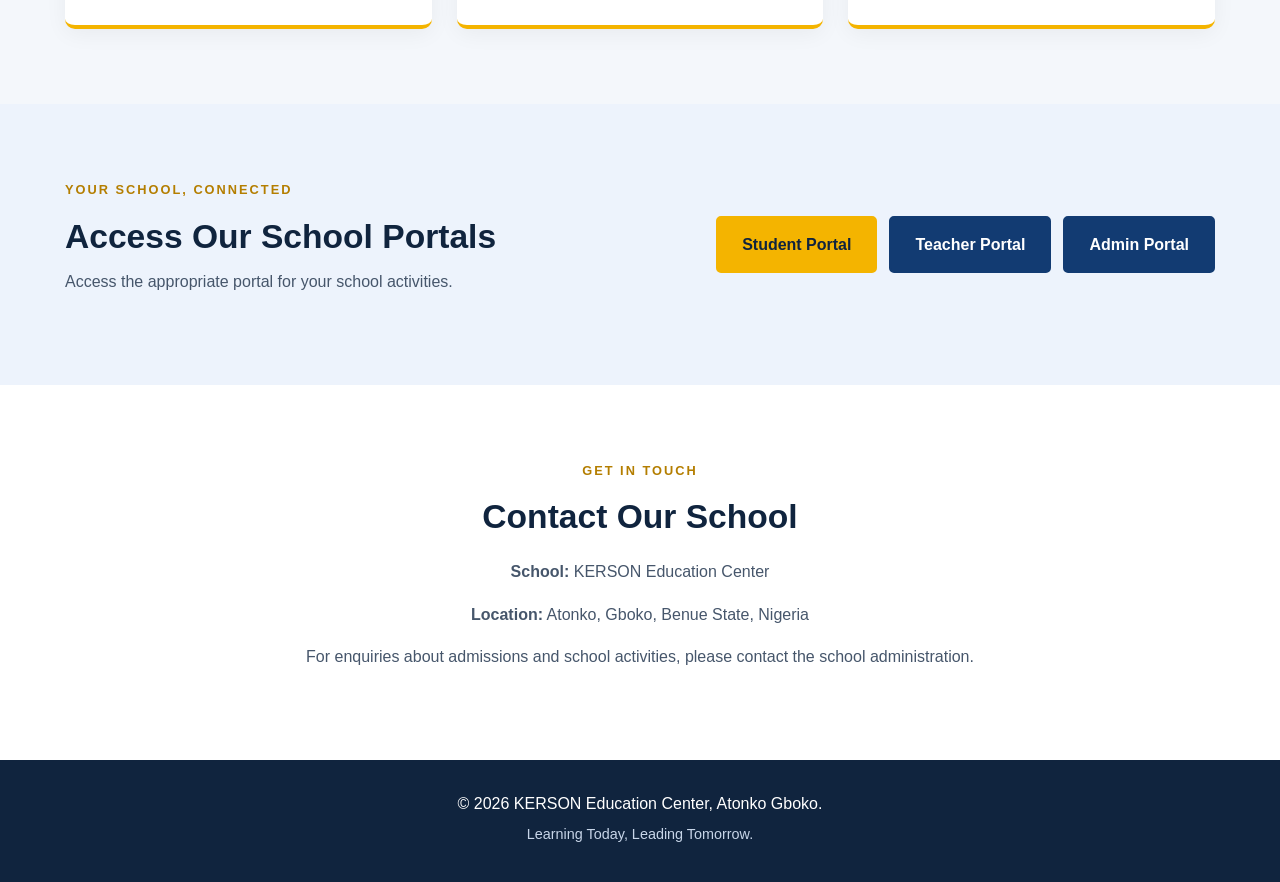
==== commit 94255dff: "Implement gallery slideshow with navigation controls Updated the school gallery section to include a" ====
--- a/index.html
+++ b/index.html
@@ -76,45 +76,46 @@
             </div>
         </section>
   <section class="school-gallery" id="gallery">
-    <div class="container">
-        <p class="eyebrow">LIFE AT KERSON</p>
-
-        <h2>Our School Gallery</h2>
-
-        <p class="gallery-intro">
-            A glimpse into the learning, activities, and experiences
-            that make KERSON Education Center special.
-        </p>
-
-        <div class="gallery-grid">
-    <figure class="gallery-item">
-        <img
-            src="IMG-20260627-WA0011.jpg"
-            alt="Pupils participating in a school activity"
-            loading="lazy"
-        >
+    <div class="gallery-slideshow">
+
+    <figure class="gallery-slide active">
+        <img src="IMG-20260627-WA0011.jpg"
+             alt="Pupils participating in a school activity">
         <figcaption>Learning and Growing Together</figcaption>
     </figure>
 
-    <figure class="gallery-item">
-    <img
-        src="kerson%20picture.png"
-        alt="KERSON Education Center"
-        loading="lazy"
-    >
-    <figcaption>Our School, Our Pride</figcaption>
-</figure>
-            
-    <figure class="gallery-item">
-        <img
-            src="IMG-20260627-WA0013.jpg"
-            alt="School activities at KERSON Education Center"
-            loading="lazy"
-        >
+    <figure class="gallery-slide">
+        <img src="IMG-20260627-WA0013.jpg"
+             alt="School activities at KERSON Education Center">
         <figcaption>Life at KERSON</figcaption>
     </figure>
+
+    <figure class="gallery-slide">
+        <img src="kerson%20picture.png"
+             alt="KERSON Education Center">
+        <figcaption>Our School, Our Pride</figcaption>
+    </figure>
+
+    <button type="button" class="gallery-prev"
+            onclick="moveGallerySlide(-1)" aria-label="Previous picture">
+        &#10094;
+    </button>
+
+    <button type="button" class="gallery-next"
+            onclick="moveGallerySlide(1)" aria-label="Next picture">
+        &#10095;
+    </button>
+
+    <div class="gallery-dots">
+        <button type="button" class="gallery-dot active"
+                onclick="showGallerySlide(0)" aria-label="Show picture 1"></button>
+        <button type="button" class="gallery-dot"
+                onclick="showGallerySlide(1)" aria-label="Show picture 2"></button>
+        <button type="button" class="gallery-dot"
+                onclick="showGallerySlide(2)" aria-label="Show picture 3"></button>
+    </div>
+
 </div>
-    </div>
       </section>      
         <section class="programmes section" id="programmes">
             <div class="container">
--- a/Css/style.css
+++ b/Css/style.css
@@ -473,3 +473,120 @@
         height: 230px;
     }
 }
+/* KERSON Professional Homepage Banner */
+.hero {
+    background: linear-gradient(135deg, #123b72, #1d579b);
+    color: #ffffff;
+    padding: 65px 20px;
+}
+
+.hero .hero-content {
+    display: flex;
+    align-items: center;
+    justify-content: space-between;
+    gap: 40px;
+}
+
+.hero-text-content {
+    flex: 1;
+    max-width: 600px;
+}
+
+.hero .eyebrow {
+    color: #f4b400;
+    font-weight: bold;
+    letter-spacing: 1.5px;
+    line-height: 1.6;
+}
+
+.hero h1 {
+    color: #ffffff;
+    font-size: clamp(32px, 4vw, 52px);
+    line-height: 1.2;
+    margin: 18px 0;
+}
+
+.hero-description {
+    color: #f0f4fa;
+    font-size: 17px;
+    line-height: 1.8;
+}
+
+.hero-buttons {
+    display: flex;
+    flex-wrap: wrap;
+    gap: 14px;
+    margin-top: 25px;
+}
+
+.hero .btn {
+    display: inline-block;
+    padding: 13px 22px;
+    background: #f4b400;
+    color: #123b72;
+    text-decoration: none;
+    font-weight: bold;
+    border-radius: 6px;
+    transition: transform 0.2s ease;
+}
+
+.hero .btn:hover {
+    transform: translateY(-2px);
+}
+
+.hero .btn-outline {
+    background: transparent;
+    border: 2px solid #f4b400;
+    color: #ffffff;
+}
+
+.hero .hero-image {
+    flex: 1;
+    max-width: 520px;
+    margin: 0;
+    overflow: hidden;
+    border: 4px solid #f4b400;
+    border-radius: 14px;
+    box-shadow: 0 12px 30px rgba(0, 0, 0, 0.25);
+}
+
+.hero .hero-image img {
+    display: block;
+    width: 100%;
+    height: 340px;
+    object-fit: cover;
+    border-radius: 9px;
+}
+
+@media (max-width: 768px) {
+    .hero {
+        padding: 40px 18px;
+    }
+
+    .hero .hero-content {
+        flex-direction: column;
+        align-items: stretch;
+        gap: 30px;
+    }
+
+    .hero-text-content {
+        max-width: 100%;
+    }
+
+    .hero h1 {
+        font-size: 34px;
+    }
+
+    .hero .hero-image {
+        width: 100%;
+        max-width: 100%;
+    }
+
+    .hero .hero-image img {
+        height: 250px;
+    }
+
+    .hero-buttons {
+        gap: 10px;
+    }
+    }
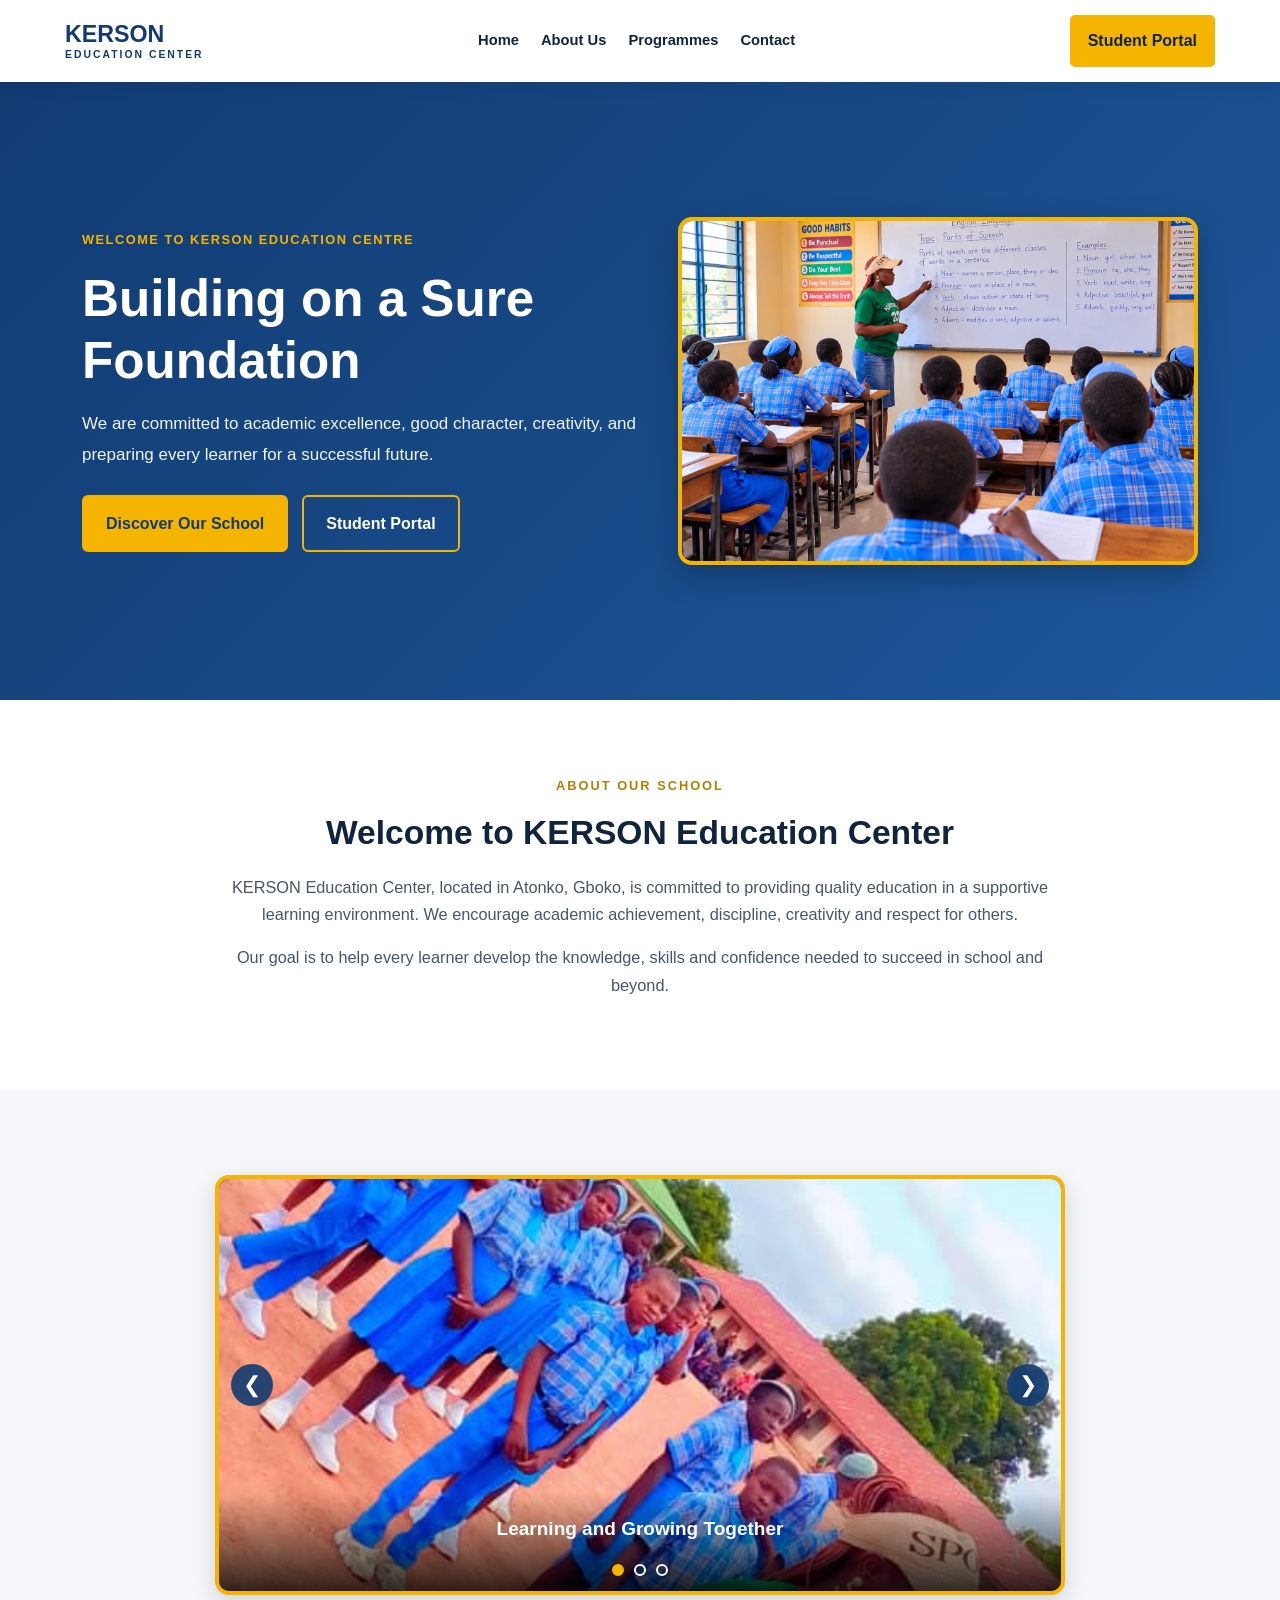
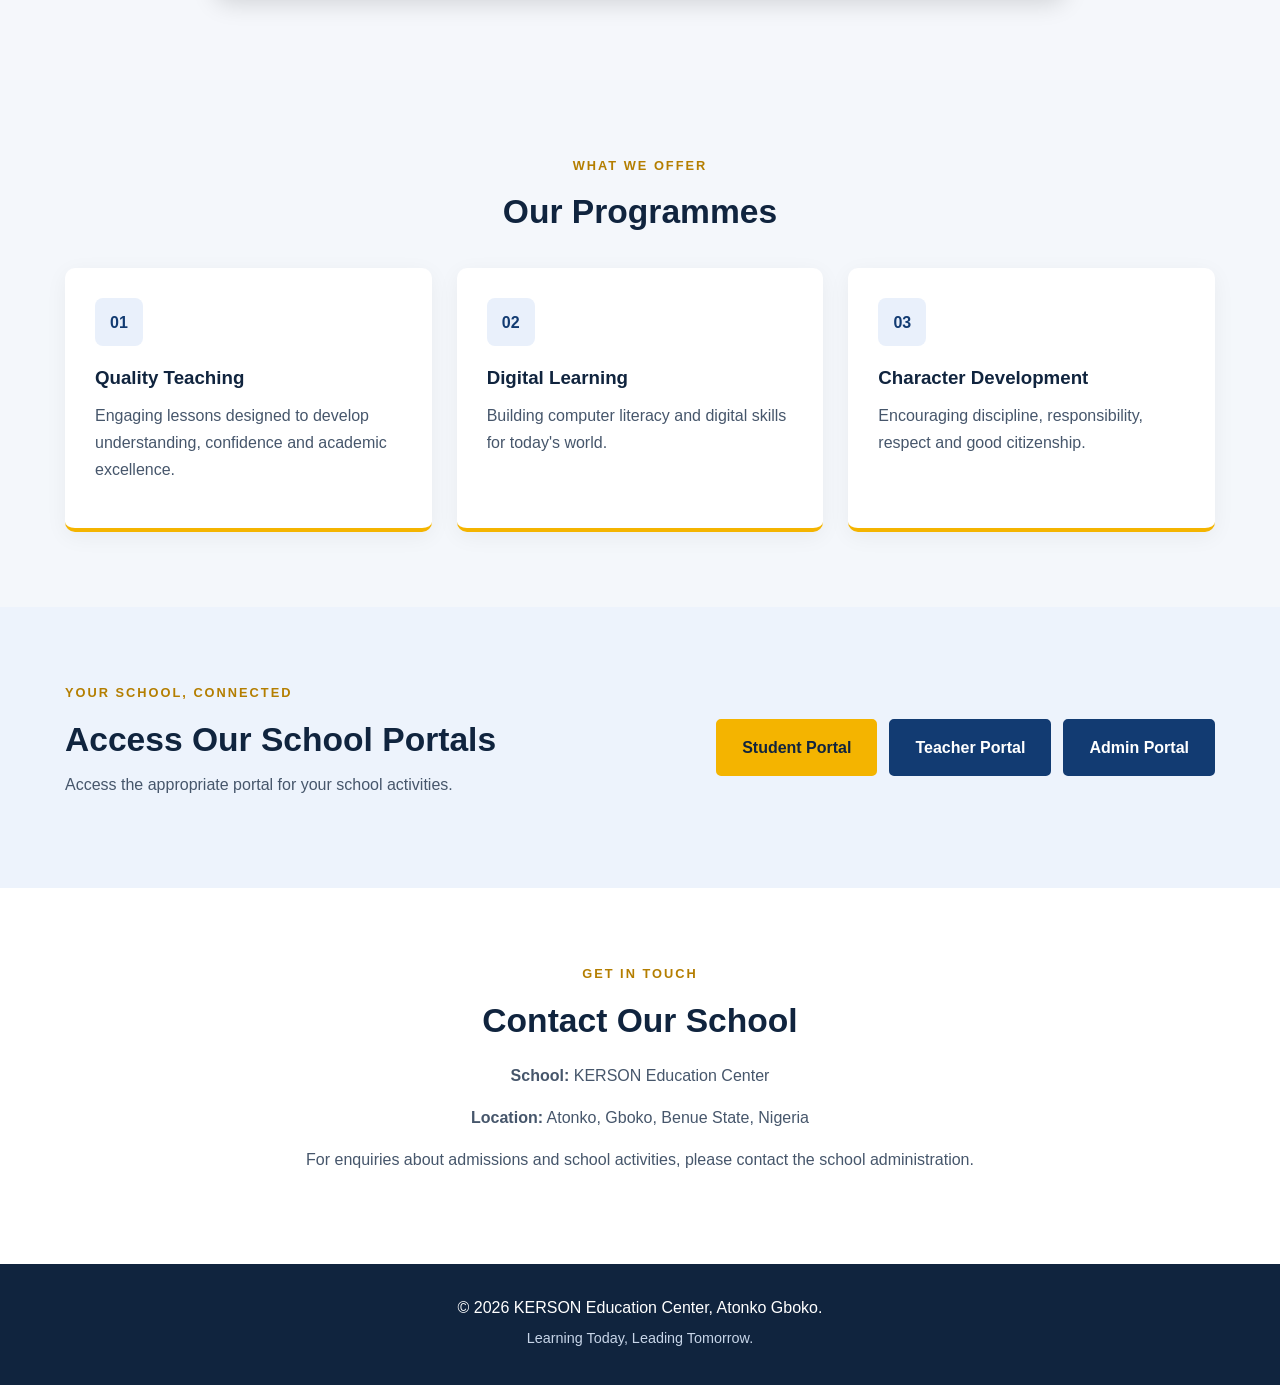
==== commit b200dd42: "Implement gallery slideshow functionality Added a gallery slideshow feature with automatic slide tra" ====
--- a/index.html
+++ b/index.html
@@ -195,6 +195,45 @@
     <script>
         document.getElementById("year").textContent = new Date().getFullYear();
     </script>
-
+<script>
+let galleryCurrentSlide = 0;
+let galleryTimer;
+
+function showGallerySlide(index) {
+    const slides = document.querySelectorAll(".gallery-slide");
+    const dots = document.querySelectorAll(".gallery-dot");
+
+    if (!slides.length) return;
+
+    galleryCurrentSlide = (index + slides.length) % slides.length;
+
+    slides.forEach((slide, i) => {
+        slide.classList.toggle("active", i === galleryCurrentSlide);
+    });
+
+    dots.forEach((dot, i) => {
+        dot.classList.toggle("active", i === galleryCurrentSlide);
+    });
+}
+
+function moveGallerySlide(direction) {
+    showGallerySlide(galleryCurrentSlide + direction);
+    startGalleryTimer();
+}
+
+function startGalleryTimer() {
+    clearInterval(galleryTimer);
+
+    galleryTimer = setInterval(() => {
+        showGallerySlide(galleryCurrentSlide + 1);
+    }, 4000);
+}
+
+document.addEventListener("DOMContentLoaded", () => {
+    showGallerySlide(0);
+    startGalleryTimer();
+});
+</script>
+    
 </body>
           </html>
--- a/Css/style.css
+++ b/Css/style.css
@@ -590,3 +590,114 @@
         gap: 10px;
     }
     }
+/* KERSON School Gallery Slideshow */
+.gallery-slideshow {
+    position: relative;
+    max-width: 850px;
+    height: 420px;
+    margin: 25px auto;
+    overflow: hidden;
+    background: #123b72;
+    border: 4px solid #f4b400;
+    border-radius: 14px;
+    box-shadow: 0 8px 25px rgba(0, 0, 0, 0.15);
+}
+
+.gallery-slide {
+    display: none;
+    width: 100%;
+    height: 100%;
+    margin: 0;
+    position: relative;
+}
+
+.gallery-slide.active {
+    display: block;
+    animation: galleryFade 0.7s ease;
+}
+
+.gallery-slide img {
+    width: 100%;
+    height: 100%;
+    display: block;
+    object-fit: cover;
+}
+
+.gallery-slide figcaption {
+    position: absolute;
+    bottom: 0;
+    left: 0;
+    right: 0;
+    padding: 20px 15px 45px;
+    background: linear-gradient(transparent, rgba(0, 0, 0, 0.8));
+    color: white;
+    font-size: 19px;
+    font-weight: bold;
+    text-align: center;
+}
+
+@keyframes galleryFade {
+    from { opacity: 0.4; }
+    to { opacity: 1; }
+}
+
+.gallery-prev,
+.gallery-next {
+    position: absolute;
+    top: 50%;
+    transform: translateY(-50%);
+    width: 42px;
+    height: 42px;
+    border: none;
+    border-radius: 50%;
+    background: rgba(18, 59, 114, 0.9);
+    color: white;
+    font-size: 22px;
+    cursor: pointer;
+    z-index: 2;
+}
+
+.gallery-prev {
+    left: 12px;
+}
+
+.gallery-next {
+    right: 12px;
+}
+
+.gallery-dots {
+    position: absolute;
+    bottom: 15px;
+    left: 0;
+    right: 0;
+    display: flex;
+    justify-content: center;
+    gap: 10px;
+    z-index: 3;
+}
+
+.gallery-dot {
+    width: 12px;
+    height: 12px;
+    padding: 0;
+    border: 2px solid white;
+    border-radius: 50%;
+    background: transparent;
+    cursor: pointer;
+}
+
+.gallery-dot.active {
+    background: #f4b400;
+    border-color: #f4b400;
+}
+
+@media (max-width: 600px) {
+    .gallery-slideshow {
+        height: 300px;
+        margin: 20px auto;
+    }
+
+    .gallery-slide figcaption {
+        font-size: 16px;
+    }
+        }
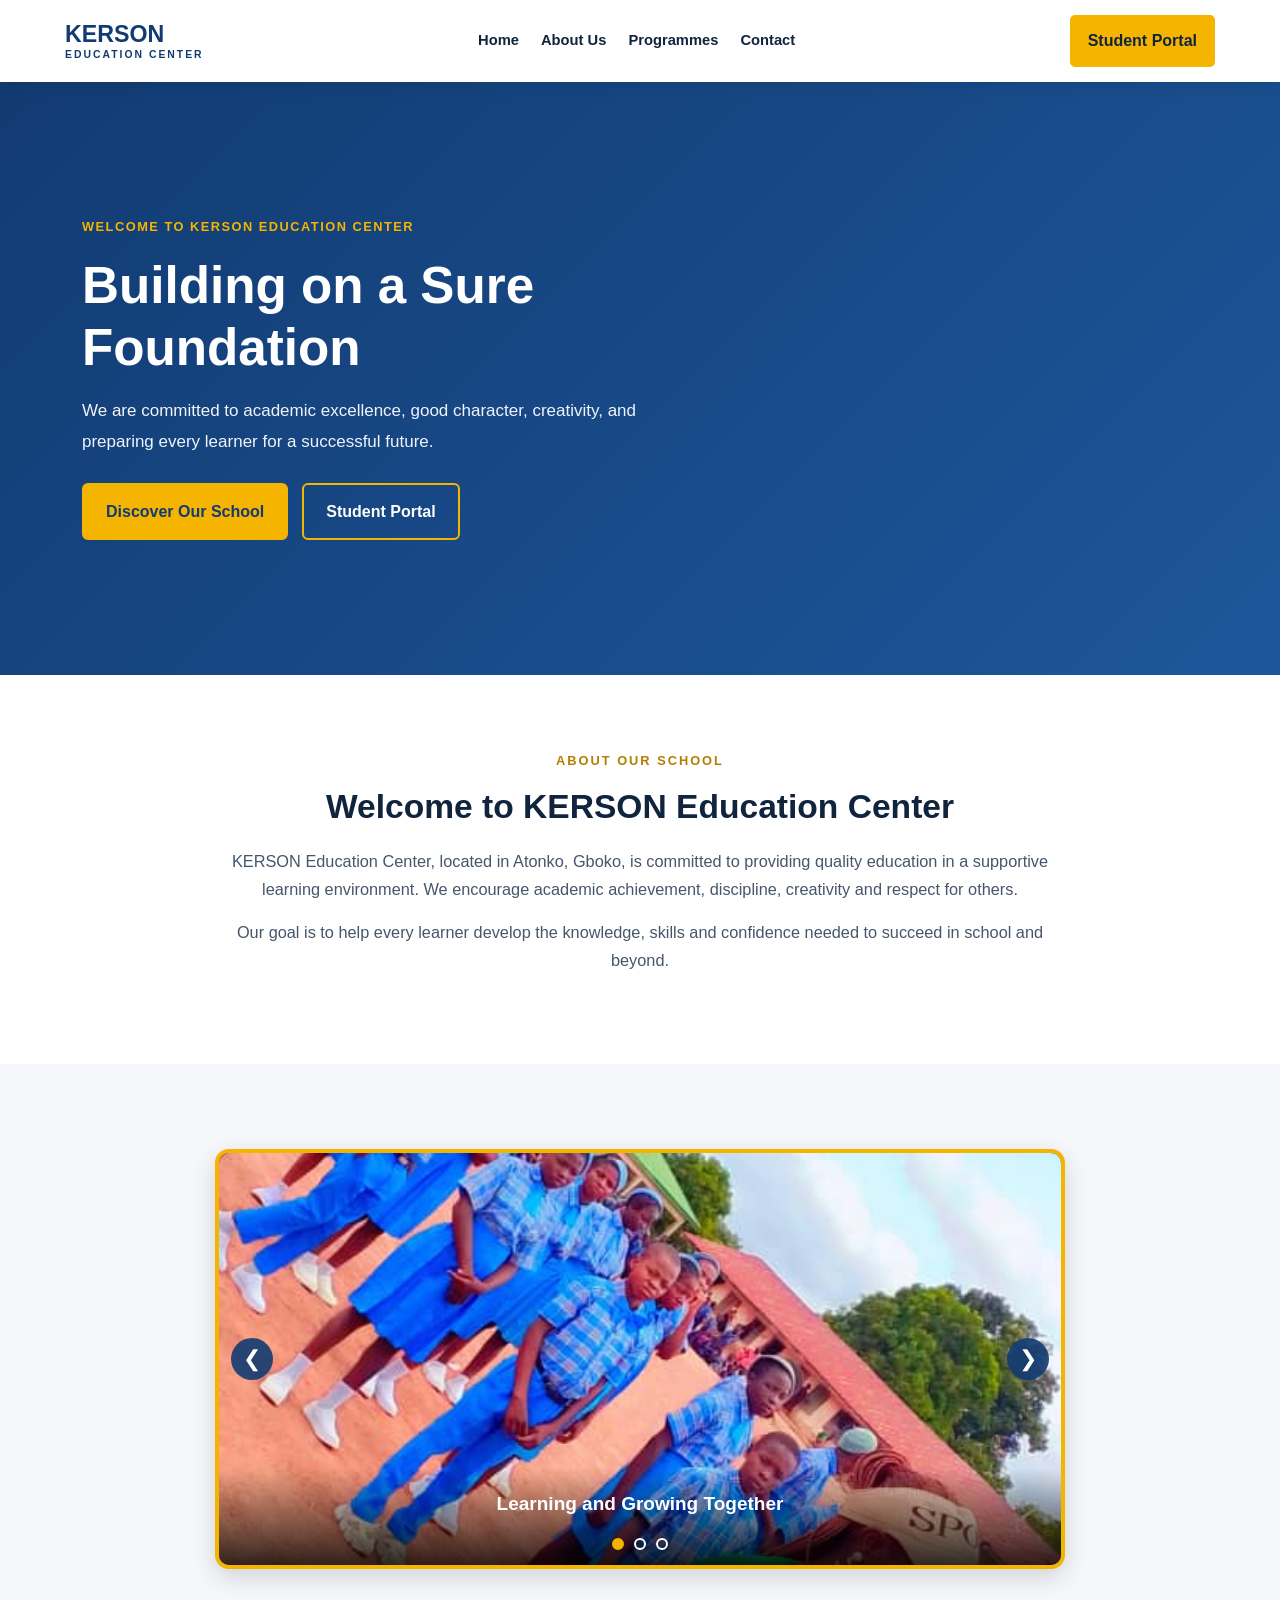
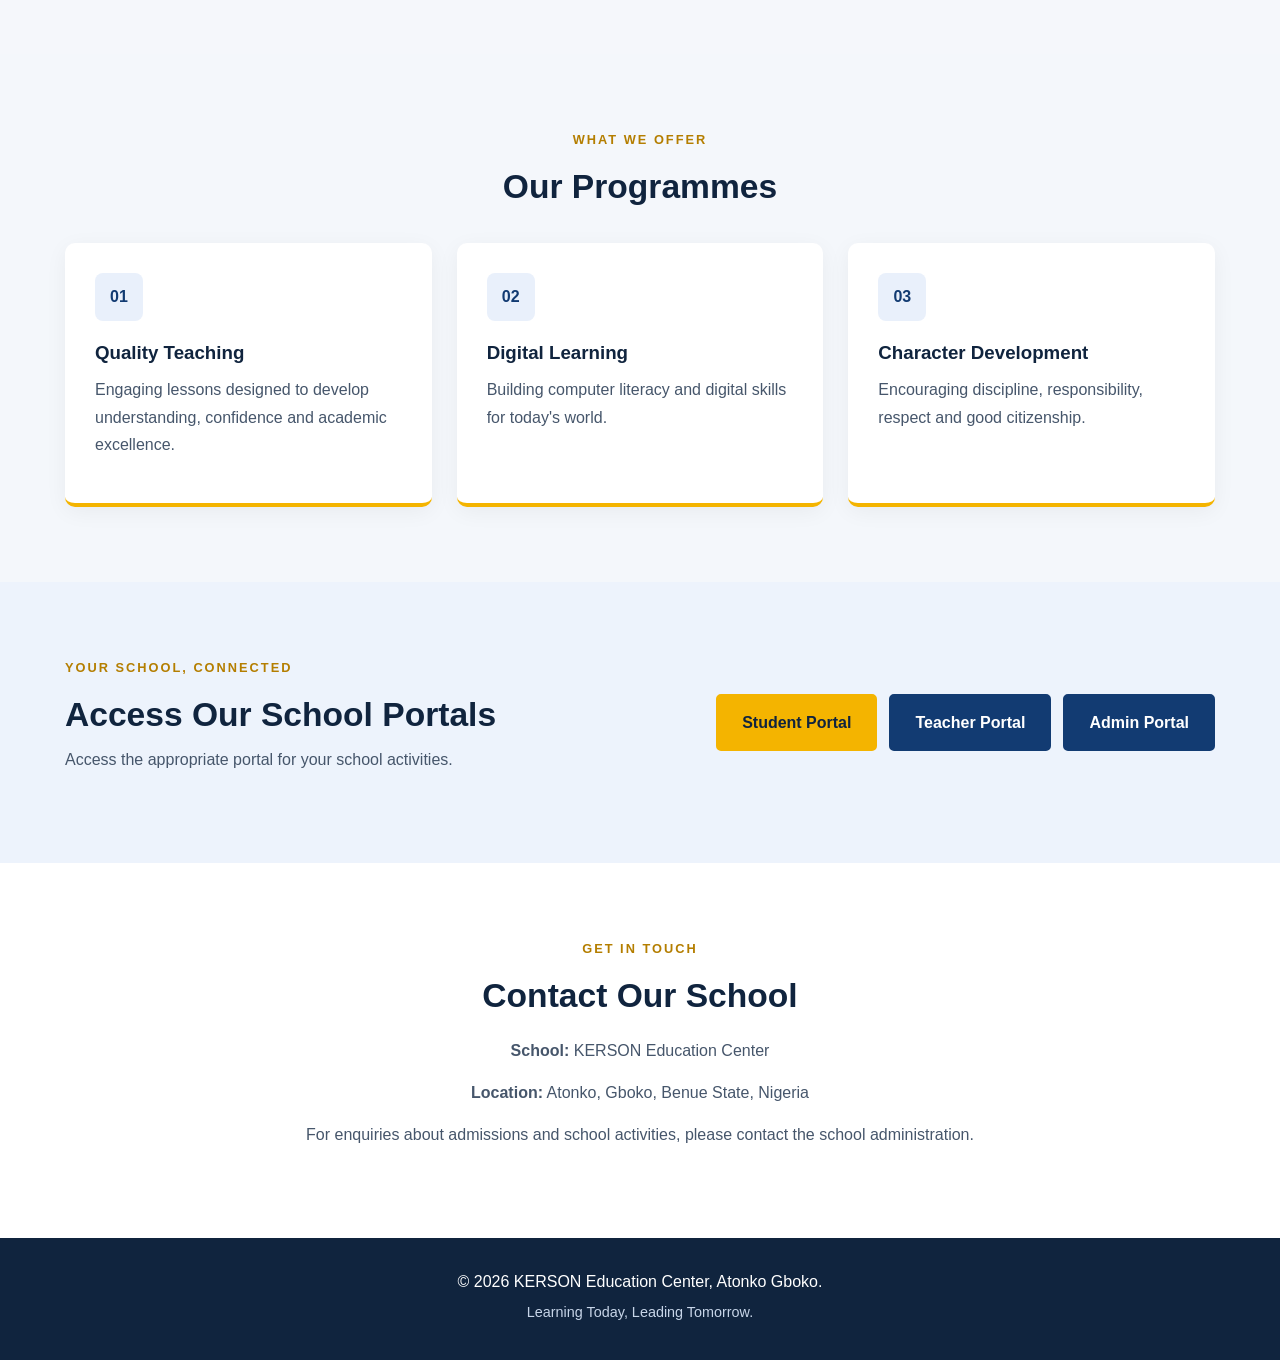
==== commit 299a1c1c: "Revise hero section and update text content Updated hero section with new background images and corr" ====
--- a/index.html
+++ b/index.html
@@ -25,11 +25,26 @@
     </header>
 
     <main>
-    <section class="hero">
+    <section class="hero hero-background">
+    <div class="hero-background-slides">
+        <div class="hero-background-slide active"
+             style="background-image: url('kerson_slide1_school_gate.jpg');"></div>
+
+        <div class="hero-background-slide"
+             style="background-image: url('kerson_slide2_classroom.jpg');"></div>
+
+        <div class="hero-background-slide"
+             style="background-image: url('kerson_slide3_teacher.jpg');"></div>
+
+        <div class="hero-background-slide"
+             style="background-image: url('kerson_slide4_sports.jpg');"></div>
+    </div>
+
+    <div class="hero-background-overlay"></div>
+
     <div class="container hero-content">
-
         <div class="hero-text-content">
-            <p class="eyebrow">WELCOME TO KERSON EDUCATION CENTRE</p>
+            <p class="eyebrow">WELCOME TO KERSON EDUCATION CENTER</p>
 
             <h1>Building on a Sure Foundation</h1>
 
@@ -45,17 +60,8 @@
                 </a>
             </div>
         </div>
-
-        <div class="hero-image">
-            <img
-                src="kerson%20picture.png"
-                alt="KERSON Education Center school photograph"
-                loading="eager"
-            >
-        </div>
-
     </div>
-                </section>
+</section>
 
         <section class="welcome section" id="about">
             <div class="container">
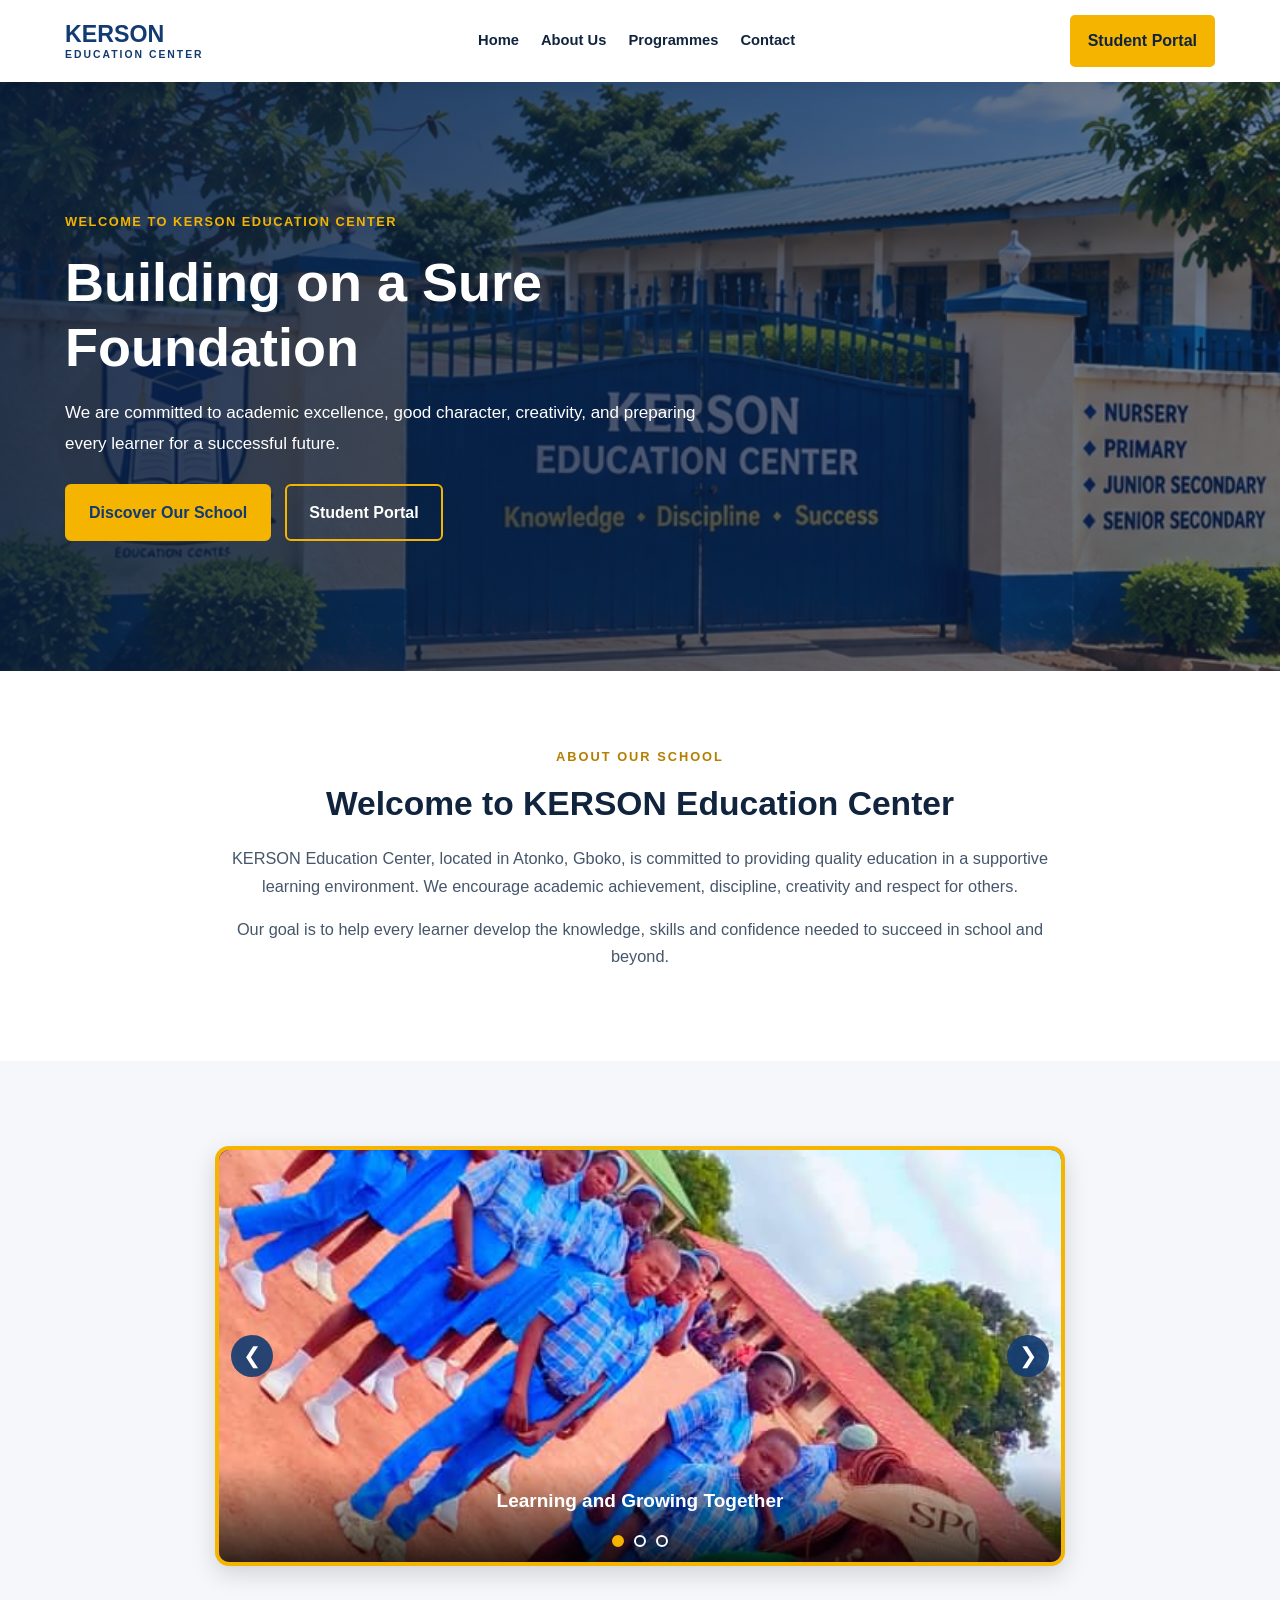
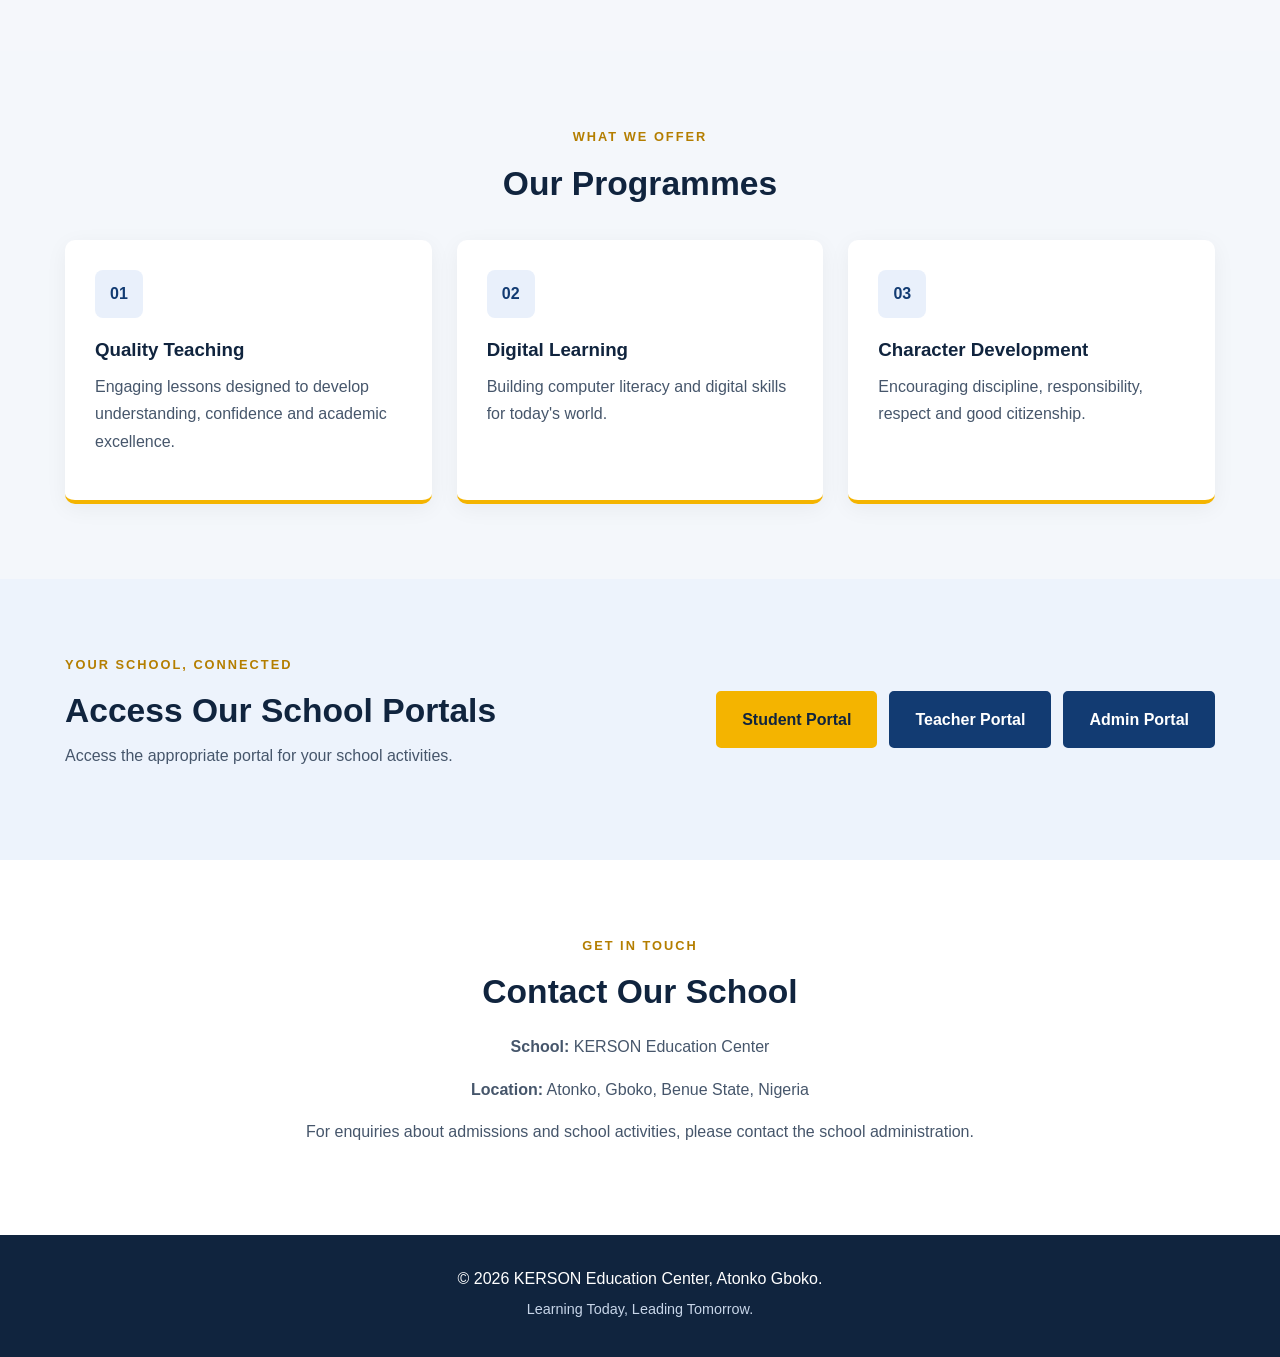
==== commit f221bf14: "Implement automatic slide transition for hero section Added a script to cycle through hero backgroun" ====
--- a/index.html
+++ b/index.html
@@ -240,6 +240,23 @@
     startGalleryTimer();
 });
 </script>
+ <script>
+document.addEventListener("DOMContentLoaded", function () {
+    const slides = document.querySelectorAll(".hero-background-slide");
+
+    if (slides.length < 2) return;
+
+    let current = 0;
+
+    setInterval(function () {
+        slides[current].classList.remove("active");
+
+        current = (current + 1) % slides.length;
+
+        slides[current].classList.add("active");
+    }, 5000);
+});
+</script>
     
 </body>
           </html>
--- a/Css/style.css
+++ b/Css/style.css
@@ -701,3 +701,111 @@
         font-size: 16px;
     }
         }
+/* KERSON Homepage Background Slideshow */
+.hero.hero-background {
+    position: relative;
+    min-height: 480px;
+    display: flex;
+    align-items: center;
+    overflow: hidden;
+    background: #123b72;
+    color: #ffffff;
+    isolation: isolate;
+}
+
+.hero-background-slides,
+.hero-background-overlay {
+    position: absolute;
+    inset: 0;
+    width: 100%;
+    height: 100%;
+}
+
+.hero-background-slides {
+    z-index: -2;
+}
+
+.hero-background-slide {
+    position: absolute;
+    inset: 0;
+    background-size: cover;
+    background-position: center;
+    opacity: 0;
+    transition: opacity 1.2s ease-in-out;
+}
+
+.hero-background-slide.active {
+    opacity: 1;
+}
+
+.hero-background-overlay {
+    z-index: -1;
+    background: linear-gradient(
+        90deg,
+        rgba(9, 31, 62, 0.88),
+        rgba(9, 31, 62, 0.55)
+    );
+}
+
+.hero.hero-background .hero-content {
+    width: 100%;
+    padding-top: 65px;
+    padding-bottom: 65px;
+}
+
+.hero.hero-background .hero-text-content {
+    max-width: 650px;
+}
+
+.hero.hero-background .eyebrow {
+    color: #f4b400;
+    font-weight: bold;
+    letter-spacing: 1.5px;
+    line-height: 1.6;
+}
+
+.hero.hero-background h1 {
+    color: #ffffff;
+    font-size: clamp(32px, 5vw, 54px);
+    line-height: 1.2;
+    margin: 18px 0;
+}
+
+.hero.hero-background .hero-description {
+    color: #ffffff;
+    font-size: 17px;
+    line-height: 1.8;
+}
+
+.hero.hero-background .btn {
+    background: #f4b400;
+    color: #123b72;
+    border: 2px solid #f4b400;
+}
+
+.hero.hero-background .btn-outline {
+    background: transparent;
+    color: #ffffff;
+    border-color: #f4b400;
+}
+
+@media (max-width: 600px) {
+    .hero.hero-background {
+        min-height: 440px;
+    }
+
+    .hero.hero-background .hero-content {
+        padding-top: 50px;
+        padding-bottom: 50px;
+    }
+
+    .hero.hero-background .hero-description {
+        font-size: 16px;
+    }
+}
+
+@media (prefers-reduced-motion: reduce) {
+    .hero-background-slide {
+        transition: none;
+    }
+    }
